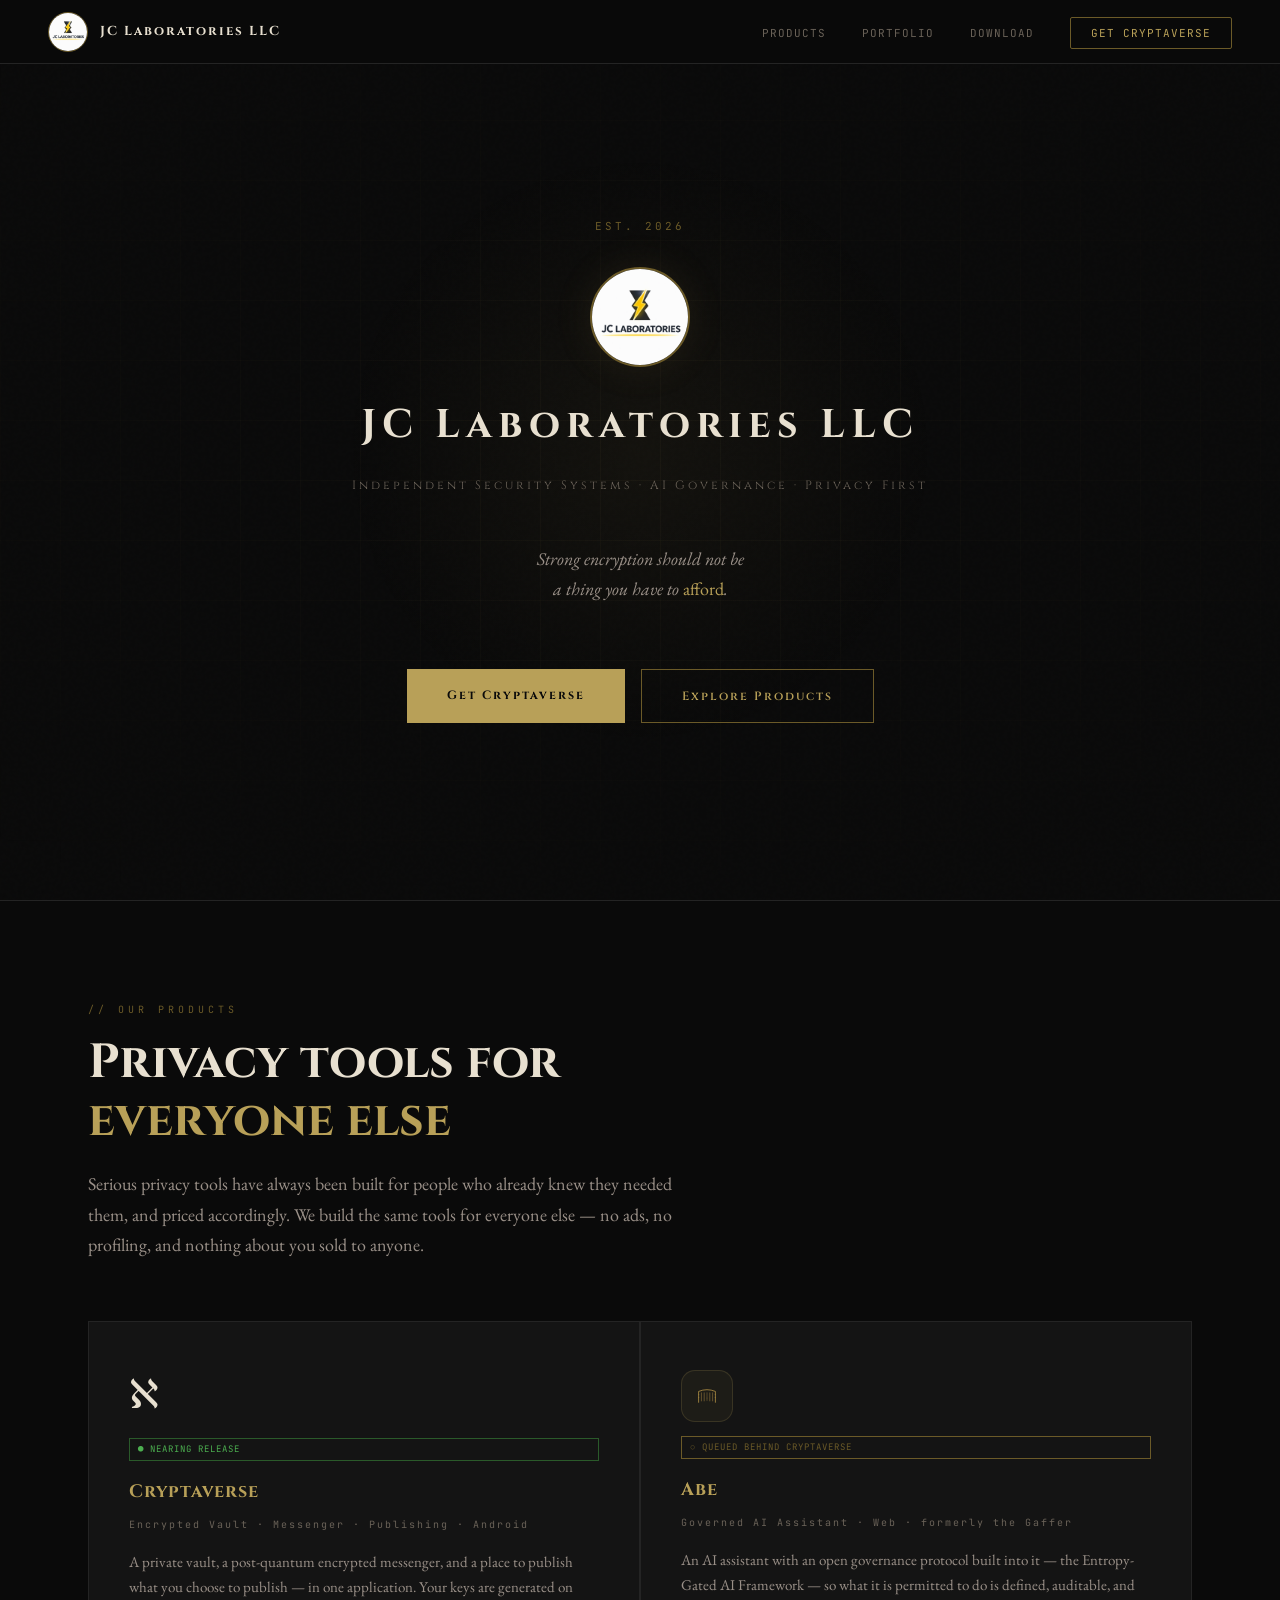
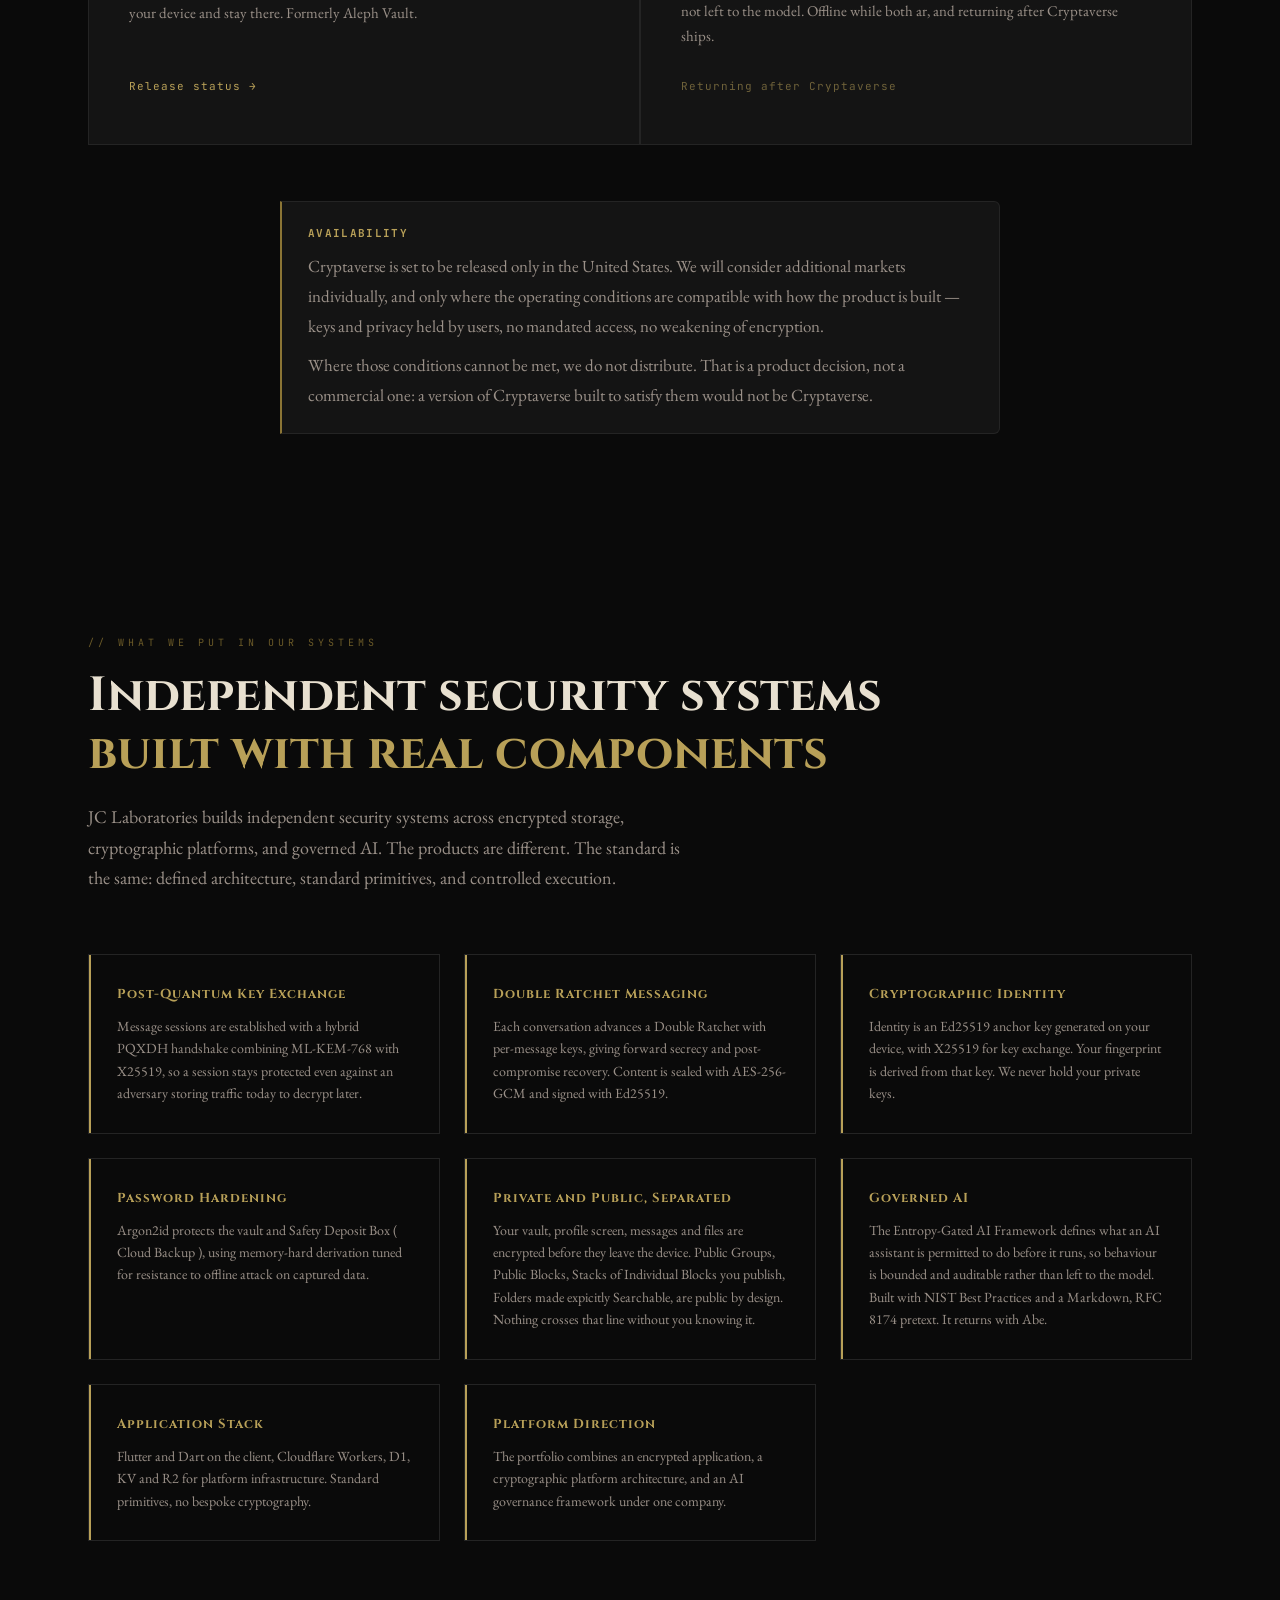
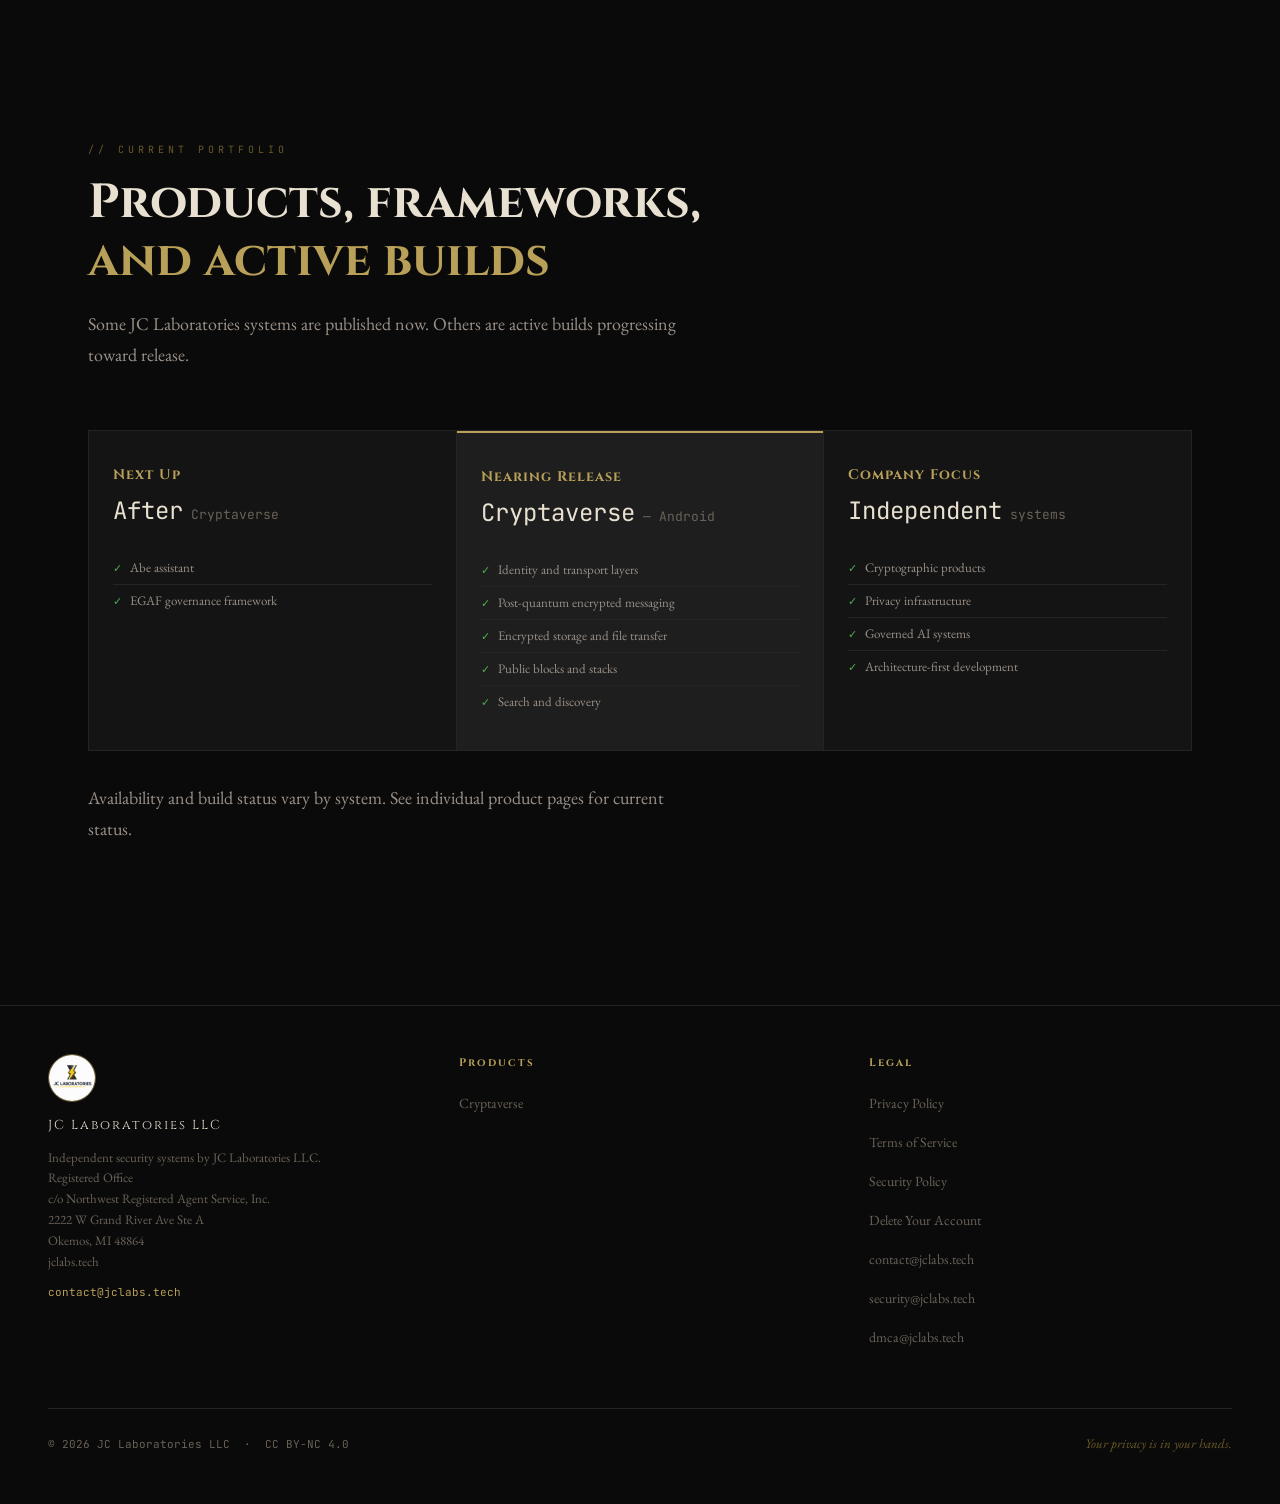
==== index.html @ 8690a37b "Update index.html" ====
<!DOCTYPE html>
<html lang="en">
<head>
  <meta charset="UTF-8">
  <meta name="viewport" content="width=device-width, initial-scale=1.0">
  <title>JC Laboratories LLC — Cryptaverse and Independent Security Systems</title>
  <meta name="description" content="JC Laboratories LLC builds Cryptaverse, a post-quantum encrypted vault, messenger and publishing app for Android, plus the Entropy-Gated AI Framework.">

  <link href="https://fonts.googleapis.com/css2?family=Cinzel:wght@400;600;700;900&family=EB+Garamond:ital,wght@0,400;0,500;0,600;1,400&family=JetBrains+Mono:wght@300;400;500&display=swap" rel="stylesheet">
  <link rel="stylesheet" href="css/main.css">
  <link rel="stylesheet" href="css/index.css">

</head>
<body>

  <nav>
    <a href="/" class="nav-logo">
      <img src="assets/logo.png" class="nav-logo-img" alt="JC Labs R&D">
      <span class="nav-name">JC Laboratories LLC</span>
    </a>

    <ul class="nav-links">
      <li><a href="#products">Products</a></li>
      <li><a href="#portfolio">Portfolio</a></li>
      <li><a href="download.html">Download</a></li>
      <li><a href="download.html" class="nav-cta">Get Cryptaverse</a></li>
    </ul>

    <div class="nav-hamburger" aria-label="Menu">
      <span></span><span></span><span></span>
    </div>
  </nav>

  <div class="hero">
    <div class="hero-grid"></div>
    <div class="hero-glow"></div>
    <div class="hero-tag">Est. 2026</div>
    <img src="assets/logo.png" class="hero-logo" alt="JC Laboratories">
    <h1 class="hero-title">JC Laboratories LLC</h1>
    <div class="hero-sub">Independent Security Systems · AI Governance · Privacy First</div>
    <p class="hero-motto">
      Strong encryption should not be<br>
      a thing you have to <em>afford</em>.
    </p>

    <div class="hero-actions">
      <a href="download.html" class="btn-primary">Get Cryptaverse</a>
      <a href="#products" class="btn-secondary">Explore Products</a>
    </div>
  </div>

  <div class="section-wrapper">
    <section id="products">
      <div class="section-label">// our products</div>
      <h2 class="section-title">Privacy tools for<br><span>everyone else</span></h2>
      <p class="section-body">
        Serious privacy tools have always been built for people who already knew they needed them, and
        priced accordingly. We build the same tools for everyone else &mdash; no ads, no profiling,
        and nothing about you sold to anyone.
      </p>

      <div class="products-grid">
        <div class="product-card">
          <span class="product-icon">&#8501;</span>
          <span class="product-badge badge-live">&#9679; NEARING RELEASE</span>
          <div class="product-name">Cryptaverse</div>
          <span class="product-tag">Encrypted Vault &middot; Messenger &middot; Publishing &middot; Android</span>
          <p class="product-desc">
            A private vault, a post-quantum encrypted messenger, and a place to publish what you choose to publish &mdash;
            in one application. Your keys are generated on your device and stay there. Formerly Aleph Vault.
          </p>
          <a href="download.html" class="product-link">Release status &rarr;</a>
        </div>

        <div class="product-card">
          <span class="product-mark"><img src="assets/egaf-logo.svg" alt="EGAF"></span>
          <span class="product-badge badge-soon">&#9675; QUEUED BEHIND CRYPTAVERSE</span>
          <div class="product-name">Abe</div>
          <span class="product-tag">Governed AI Assistant &middot; Web &middot; formerly the Gaffer</span>
          <p class="product-desc">
            An AI assistant with an open governance protocol built into it &mdash; the Entropy-Gated
            AI Framework &mdash; so what it is permitted to do is defined, auditable, and not left to
            the model. Offline while both ar, and returning
            after Cryptaverse ships.
          </p>
          <span class="product-link" style="opacity:0.55;cursor:default;">Returning after Cryptaverse</span>
        </div>
      </div>

      <div class="availability">
        <h4>Availability</h4>
        <p>
          Cryptaverse is set to be released only in the United States. We will consider additional
          markets individually, and only where the operating conditions are compatible
          with how the product is built &mdash; keys and privacy held by users, no mandated access,
          no weakening of encryption.
        </p>
        <p>
          Where those conditions cannot be met, we do not distribute. That is a product
          decision, not a commercial one: a version of Cryptaverse built to satisfy them
          would not be Cryptaverse.
        </p>
      </div>
    </section>

    <section id="security">
      <div class="section-label">// what we put in our systems</div>
      <h2 class="section-title">Independent security systems<br><span>built with real components</span></h2>
      <p class="section-body">
        JC Laboratories builds independent security systems across encrypted storage, cryptographic platforms,
        and governed AI. The products are different. The standard is the same: defined architecture,
        standard primitives, and controlled execution.
      </p>

      <div class="security-grid">
        <div class="security-item">
          <h4>Post-Quantum Key Exchange</h4>
          <p>Message sessions are established with a hybrid PQXDH handshake combining ML-KEM-768 with X25519, so a session stays protected even against an adversary storing traffic today to decrypt later.</p>
        </div>

        <div class="security-item">
          <h4>Double Ratchet Messaging</h4>
          <p>Each conversation advances a Double Ratchet with per-message keys, giving forward secrecy and post-compromise recovery. Content is sealed with AES-256-GCM and signed with Ed25519.</p>
        </div>

        <div class="security-item">
          <h4>Cryptographic Identity</h4>
          <p>Identity is an Ed25519 anchor key generated on your device, with X25519 for key exchange. Your fingerprint is derived from that key. We never hold your private keys.</p>
        </div>

        <div class="security-item">
          <h4>Password Hardening</h4>
          <p>Argon2id protects the vault and Safety Deposit Box ( Cloud Backup ), using memory-hard derivation tuned for resistance to offline attack on captured data.</p>
        </div>

        <div class="security-item">
          <h4>Private and Public, Separated</h4>
          <p>Your vault, profile screen, messages and files are encrypted before they leave the device. Public Groups, Public Blocks, Stacks of Individual Blocks you publish, Folders made expicitly Searchable, are public by design. Nothing crosses that line without you knowing it.</p>
        </div>

        <div class="security-item">
          <h4>Governed AI</h4>
          <p>The Entropy-Gated AI Framework defines what an AI assistant is permitted to do before it runs, so behaviour is bounded and auditable rather than left to the model. Built with NIST Best Practices and a Markdown, RFC 8174 pretext. It returns with Abe.</p>
        </div>

        <div class="security-item">
          <h4>Application Stack</h4>
          <p>Flutter and Dart on the client, Cloudflare Workers, D1, KV and R2 for platform infrastructure. Standard primitives, no bespoke cryptography.</p>
        </div>

        <div class="security-item">
          <h4>Platform Direction</h4>
          <p>The portfolio combines an encrypted application, a cryptographic platform architecture, and an AI governance framework under one company.</p>
        </div>
      </div>
    </section>

    <section id="portfolio">
      <div class="section-label">// current portfolio</div>
      <h2 class="section-title">Products, frameworks,<br><span>and active builds</span></h2>
      <p class="section-body">
        Some JC Laboratories systems are published now. Others are active builds
        progressing toward release.
      </p>

      <div class="tiers-grid">
        <div class="tier-card">
          <div class="tier-name">Next Up</div>
          <div class="tier-price">After<span> Cryptaverse</span></div>
          <ul class="tier-features">
            <li><span class="feat-yes">&#10003;</span> Abe assistant</li>
            <li><span class="feat-yes">&#10003;</span> EGAF governance framework</li>
          </ul>
        </div>

        <div class="tier-card featured">
          <div class="tier-name">Nearing Release</div>
          <div class="tier-price">Cryptaverse<span> &mdash; Android</span></div>
          <ul class="tier-features">
            <li><span class="feat-yes">&#10003;</span> Identity and transport layers</li>
            <li><span class="feat-yes">&#10003;</span> Post-quantum encrypted messaging</li>
            <li><span class="feat-yes">&#10003;</span> Encrypted storage and file transfer</li>
            <li><span class="feat-yes">&#10003;</span> Public blocks and stacks</li>
            <li><span class="feat-yes">&#10003;</span> Search and discovery</li>
          </ul>
        </div>

        <div class="tier-card">
          <div class="tier-name">Company Focus</div>
          <div class="tier-price">Independent<span> systems</span></div>
          <ul class="tier-features">
            <li><span class="feat-yes">&#10003;</span> Cryptographic products</li>
            <li><span class="feat-yes">&#10003;</span> Privacy infrastructure</li>
            <li><span class="feat-yes">&#10003;</span> Governed AI systems</li>
            <li><span class="feat-yes">&#10003;</span> Architecture-first development</li>
          </ul>
        </div>
      </div>

      <p class="section-body" style="margin-top:32px;">
        Availability and build status vary by system. See individual product pages for current status.
      </p>
    </section>
  </div>

<footer>
  <div class="footer-brand">
    <img src="assets/logo.png" class="logo-img" alt="JC Laboratories LLC">
    <span class="name">JC Laboratories LLC</span>
    <p>
      Independent security systems by JC Laboratories LLC.<br>
      Registered Office<br>
      c/o Northwest Registered Agent Service, Inc.<br>
      2222 W Grand River Ave Ste A<br>
      Okemos, MI 48864<br>
      jclabs.tech
    </p>
    <p style="margin-top:12px;font-family:'JetBrains Mono',monospace;font-size:11px;color:var(--text-muted);">
      <a href="mailto:contact@jclabs.tech">contact@jclabs.tech</a>
    </p>
  </div>

  <div class="footer-links">
    <h4>Products</h4>
    <ul>
      <li><a href="download.html">Cryptaverse</a></li>
    </ul>
  </div>

  <div class="footer-links">
    <h4>Legal</h4>
    <ul>
      <li><a href="privacy.html">Privacy Policy</a></li>
      <li><a href="terms.html">Terms of Service</a></li>
      <li><a href="security.html">Security Policy</a></li>
      <li><a href="delete-account.html">Delete Your Account</a></li>
      <li><a href="mailto:contact@jclabs.tech">contact@jclabs.tech</a></li>
      <li><a href="mailto:security@jclabs.tech">security@jclabs.tech</a></li>
      <li><a href="mailto:dmca@jclabs.tech">dmca@jclabs.tech</a></li>
    </ul>
  </div>

  <div class="footer-bottom">
    <span>&copy; 2026 JC Laboratories LLC &nbsp;&middot;&nbsp; CC BY-NC 4.0</span>
    <span style="font-style:italic;font-family:'EB Garamond',serif;font-size:13px;color:var(--gold-muted);">
      Your privacy is in your hands.
    </span>
  </div>
</footer>

<script src="js/nav.js"></script>
</body>
</html>
---- css/main.css ----
/* ============================================================
   main.css — JC Laboratories
   Shared styles across all pages
   ============================================================ */

/* ── Variables ─────────────────────────────────────────────── */
:root {
  --gold:          #B8A058;
  --gold-light:    #D4BC76;
  --gold-dark:     #8B7535;
  --gold-muted:    #6B5A28;
  --bg:            #0A0A0A;
  --surface:       #141414;
  --surface-high:  #1E1E1E;
  --border:        #242424;
  --text:          #E8E0D0;
  --text-muted:    #6A6258;
  --text-secondary:#9A9088;
  --red:           #7A1515;
  --red-light:     #C0392B;
  --green:         #4CAF50;
  --green-dark:    #2A5A2A;
}

/* ── Reset ─────────────────────────────────────────────────── */
*, *::before, *::after {
  margin: 0;
  padding: 0;
  box-sizing: border-box;
}

html { scroll-behavior: smooth; }

body {
  background: var(--bg);
  color: var(--text);
  font-family: 'EB Garamond', Georgia, serif;
  font-size: 17px;
  line-height: 1.7;
  overflow-x: hidden;
}

/* ── Noise overlay ─────────────────────────────────────────── */
body::before {
  content: '';
  position: fixed;
  inset: 0;
  background-image: url("data:image/svg+xml,%3Csvg viewBox='0 0 256 256' xmlns='http://www.w3.org/2000/svg'%3E%3Cfilter id='noise'%3E%3CfeTurbulence type='fractalNoise' baseFrequency='0.9' numOctaves='4' stitchTiles='stitch'/%3E%3C/filter%3E%3Crect width='100%25' height='100%25' filter='url(%23noise)' opacity='0.03'/%3E%3C/svg%3E");
  pointer-events: none;
  z-index: 0;
  opacity: 0.4;
}

/* ── Navigation ────────────────────────────────────────────── */
nav {
  position: fixed;
  top: 0; left: 0; right: 0;
  z-index: 100;
  display: flex;
  align-items: center;
  justify-content: space-between;
  padding: 0 48px;
  height: 64px;
  background: rgba(10,10,10,0.92);
  backdrop-filter: blur(12px);
  border-bottom: 1px solid var(--border);
}

.nav-logo {
  display: flex;
  align-items: center;
  gap: 12px;
  text-decoration: none;
}

.nav-logo-img {
  width: 40px;
  height: 40px;
  border-radius: 50%;
  object-fit: cover;
  border: 1px solid var(--gold-muted);
  flex-shrink: 0;
}

.nav-name {
  font-family: 'Cinzel', serif;
  font-size: 13px;
  font-weight: 700;
  color: var(--text);
  letter-spacing: 2px;
}

.nav-links {
  display: flex;
  align-items: center;
  gap: 36px;
  list-style: none;
}

.nav-links a {
  font-family: 'JetBrains Mono', monospace;
  font-size: 11px;
  color: var(--text-muted);
  text-decoration: none;
  letter-spacing: 1px;
  text-transform: uppercase;
  transition: color 0.2s;
}

.nav-links a:hover { color: var(--gold); }

.nav-cta {
  color: var(--gold) !important;
  border: 1px solid var(--gold-muted);
  padding: 8px 20px;
  border-radius: 2px;
  transition: all 0.2s !important;
}

.nav-cta:hover {
  background: var(--gold-muted) !important;
  color: var(--bg) !important;
}

.nav-back {
  font-family: 'JetBrains Mono', monospace;
  font-size: 11px;
  color: var(--text-muted);
  text-decoration: none;
  letter-spacing: 1px;
  transition: color 0.2s;
}

.nav-back:hover { color: var(--gold); }

/* ── Mobile nav toggle ─────────────────────────────────────── */
.nav-hamburger {
  display: none;
  flex-direction: column;
  gap: 5px;
  cursor: pointer;
  padding: 8px;
}

.nav-hamburger span {
  display: block;
  width: 22px;
  height: 2px;
  background: var(--gold);
  border-radius: 1px;
  transition: all 0.3s;
}

/* ── Buttons ───────────────────────────────────────────────── */
.btn-primary {
  font-family: 'Cinzel', serif;
  font-size: 12px;
  font-weight: 700;
  letter-spacing: 2px;
  color: var(--bg);
  background: var(--gold);
  border: none;
  padding: 16px 40px;
  cursor: pointer;
  text-decoration: none;
  transition: all 0.2s;
  display: inline-block;
}

.btn-primary:hover {
  background: var(--gold-light);
  transform: translateY(-1px);
}

.btn-secondary {
  font-family: 'Cinzel', serif;
  font-size: 12px;
  font-weight: 600;
  letter-spacing: 2px;
  color: var(--gold);
  background: transparent;
  border: 1px solid var(--gold-muted);
  padding: 16px 40px;
  cursor: pointer;
  text-decoration: none;
  transition: all 0.2s;
  display: inline-block;
}

.btn-secondary:hover {
  border-color: var(--gold);
  background: rgba(184,160,88,0.06);
}

/* ── Info/Warning boxes ────────────────────────────────────── */
.highlight {
  background: var(--surface);
  border-left: 3px solid var(--gold);
  padding: 16px 20px;
  margin: 24px 0;
  border-radius: 0 6px 6px 0;
  font-style: italic;
  color: var(--text-muted);
}

.warning-box,
.warning {
  background: var(--surface);
  border-left: 3px solid var(--red);
  padding: 16px 20px;
  margin: 24px 0;
  border-radius: 0 6px 6px 0;
  color: var(--text-muted);
}

/* ── Tier table (shared) ───────────────────────────────────── */
.tier-table {
  width: 100%;
  border-collapse: collapse;
  margin: 20px 0;
  font-size: 14px;
}

.tier-table th {
  background: var(--surface);
  color: var(--gold);
  font-family: 'Cinzel', serif;
  font-size: 11px;
  letter-spacing: 1px;
  padding: 10px 12px;
  text-align: left;
  border-bottom: 1px solid var(--border);
}

.tier-table td {
  padding: 10px 12px;
  border-bottom: 1px solid var(--border);
  color: var(--text);
  vertical-align: top;
}

.tier-table tr:last-child td { border-bottom: none; }

/* ── Footer ────────────────────────────────────────────────── */
footer {
  padding: 48px;
  display: grid;
  grid-template-columns: 1fr 1fr 1fr;
  gap: 48px;
  border-top: 1px solid var(--border);
}

.footer-brand .logo-img {
  width: 48px;
  height: 48px;
  border-radius: 50%;
  object-fit: cover;
  border: 1px solid var(--gold-muted);
  display: block;
  margin-bottom: 12px;
}

.footer-brand .name {
  font-family: 'Cinzel', serif;
  font-size: 13px;
  color: var(--text);
  letter-spacing: 2px;
  display: block;
  margin-bottom: 12px;
}

.footer-brand p {
  font-size: 13px;
  color: var(--text-muted);
  line-height: 1.6;
}

.footer-links h4 {
  font-family: 'Cinzel', serif;
  font-size: 11px;
  color: var(--gold);
  letter-spacing: 2px;
  margin-bottom: 16px;
}

.footer-links ul { list-style: none; }

.footer-links li { margin-bottom: 10px; }

.footer-links a {
  font-size: 14px;
  color: var(--text-muted);
  text-decoration: none;
  transition: color 0.2s;
}

.footer-links a:hover { color: var(--gold); }

.footer-bottom {
  grid-column: 1 / -1;
  border-top: 1px solid var(--border);
  padding-top: 24px;
  display: flex;
  justify-content: space-between;
  align-items: center;
  font-family: 'JetBrains Mono', monospace;
  font-size: 11px;
  color: var(--text-muted);
}

/* Doc pages footer (privacy/terms) */
footer.doc-footer {
  display: block;
  text-align: center;
  padding: 32px;
  font-size: 13px;
  grid-template-columns: unset;
}

footer.doc-footer a {
  color: var(--gold);
  text-decoration: none;
}

/* ── Animations ────────────────────────────────────────────── */
@keyframes fadeUp {
  from { opacity: 0; transform: translateY(20px); }
  to   { opacity: 1; transform: translateY(0); }
}

/* ── Links ─────────────────────────────────────────────────── */
a { color: var(--gold); text-decoration: none; }
a:hover { text-decoration: underline; }

/* ── Responsive ────────────────────────────────────────────── */
@media (max-width: 768px) {
  nav { padding: 0 24px; }

  .nav-links { display: none; }
  .nav-links.open { display: flex; flex-direction: column; position: fixed; top: 64px; left: 0; right: 0; background: var(--bg); border-bottom: 1px solid var(--border); padding: 24px; gap: 20px; z-index: 99; }
  .nav-hamburger { display: flex; }

  footer {
    grid-template-columns: 1fr;
    gap: 32px;
    padding: 32px 24px;
  }

  .footer-bottom {
    flex-direction: column;
    gap: 12px;
    text-align: center;
  }
}
---- css/index.css ----
/* ============================================================
   index.css — Homepage 
   ============================================================ */


/* ── Hero ─────────────────────────────────────────────────── */
.hero {
  position: relative;
  min-height: 100vh;
  display: flex;
  flex-direction: column;
  align-items: center;
  justify-content: center;
  text-align: center;
  padding: 120px 24px 80px;
  overflow: hidden;
}

.hero-grid {
  position: absolute;
  inset: 0;
  background-image:
    linear-gradient(rgba(184,160,88,0.04) 1px, transparent 1px),
    linear-gradient(90deg, rgba(184,160,88,0.04) 1px, transparent 1px);
  background-size: 60px 60px;
  mask-image: radial-gradient(ellipse 80% 60% at 50% 50%, black, transparent);
}

.hero-glow {
  position: absolute;
  width: 600px;
  height: 600px;
  border-radius: 50%;
  background: radial-gradient(circle, rgba(184,160,88,0.06) 0%, transparent 70%);
  top: 50%;
  left: 50%;
  transform: translate(-50%, -50%);
  pointer-events: none;
}

.hero-tag {
  font-family: 'JetBrains Mono', monospace;
  font-size: 11px;
  color: var(--gold-muted);
  letter-spacing: 3px;
  text-transform: uppercase;
  margin-bottom: 32px;
  opacity: 0;
  animation: fadeUp 0.8s 0.2s forwards;
}

.hero-logo {
  width: 100px;
  height: 100px;
  border-radius: 50%;
  object-fit: cover;
  border: 2px solid var(--gold-muted);
  margin-bottom: 24px;
  opacity: 0;
  animation: fadeUp 0.8s 0.3s forwards;
  box-shadow: 0 0 40px rgba(184,160,88,0.1);
}

.hero-title {
  font-family: 'Cinzel', serif;
  font-size: clamp(22px, 4vw, 40px);
  font-weight: 700;
  color: var(--text);
  letter-spacing: 6px;
  margin-bottom: 16px;
  opacity: 0;
  animation: fadeUp 0.8s 0.5s forwards;
}

.hero-sub {
  font-family: 'Cinzel', serif;
  font-size: 12px;
  color: var(--text-muted);
  letter-spacing: 3px;
  margin-bottom: 48px;
  opacity: 0;
  animation: fadeUp 0.8s 0.6s forwards;
}

.hero-motto {
  font-style: italic;
  color: var(--text-secondary);
  font-size: 18px;
  margin-bottom: 64px;
  opacity: 0;
  animation: fadeUp 0.8s 0.7s forwards;
}

.hero-motto em {
  color: var(--gold);
  font-style: normal;
}

.hero-actions {
  display: flex;
  gap: 16px;
  flex-wrap: wrap;
  justify-content: center;
  opacity: 0;
  animation: fadeUp 0.8s 0.9s forwards;
}


/* ── Section layout ───────────────────────────────────────── */
.section-wrapper {
  border-top: 1px solid var(--border);
}

.section-wrapper.surface {
  background: var(--surface);
}

section {
  position: relative;
  padding: 100px 48px;
  max-width: 1200px;
  margin: 0 auto;
}

.section-label {
  font-family: 'JetBrains Mono', monospace;
  font-size: 10px;
  color: var(--gold-muted);
  letter-spacing: 4px;
  text-transform: uppercase;
  margin-bottom: 16px;
}

.section-title {
  font-family: 'Cinzel', serif;
  font-size: clamp(28px, 4vw, 48px);
  font-weight: 700;
  color: var(--text);
  margin-bottom: 20px;
  line-height: 1.2;
}

.section-title span { color: var(--gold); }

.section-body {
  color: var(--text-secondary);
  font-size: 18px;
  max-width: 600px;
  margin-bottom: 60px;
}


/* ── Products grid ───────────────────────────────────────── */
.products-grid {
  display: grid;
  grid-template-columns: repeat(auto-fit, minmax(320px, 1fr));
  gap: 2px;
  background: var(--border);
  border: 1px solid var(--border);
}

.product-card {
  background: var(--surface);
  padding: 48px 40px;
  position: relative;
  overflow: hidden;
  transition: background 0.3s;
  display: flex;
  flex-direction: column;
}

.product-card::before {
  content: '';
  position: absolute;
  top: 0; left: 0; right: 0;
  height: 2px;
  background: var(--gold);
  transform: scaleX(0);
  transition: transform 0.3s;
  transform-origin: left;
}

.product-card:hover {
  background: var(--surface-high);
}

.product-card:hover::before {
  transform: scaleX(1);
}

.product-icon {
  font-size: 40px;
  margin-bottom: 20px;
  display: block;
  height: 48px;
  line-height: 48px;
}

.product-icon-img {
  width: 48px;
  height: 48px;
  object-fit: contain;
  margin-bottom: 20px;
  display: block;
}

/* 🔥 FIXED: moved from inline HTML */
.product-mark {
  display: inline-flex;
  align-items: center;
  justify-content: center;
  width: 52px;
  height: 52px;
  margin-bottom: 14px;
  border-radius: 14px;
  background: rgba(184,160,88,0.06);
  border: 1px solid rgba(184,160,88,0.18);
}

.product-mark img {
  width: 28px;
  height: 28px;
  display: block;
}

.product-name {
  font-family: 'Cinzel', serif;
  font-size: 18px;
  font-weight: 700;
  color: var(--gold);
  margin-bottom: 8px;
  letter-spacing: 1px;
}

.product-tag {
  font-family: 'JetBrains Mono', monospace;
  font-size: 10px;
  color: var(--text-muted);
  letter-spacing: 2px;
  margin-bottom: 16px;
  display: block;
}

.product-desc {
  color: var(--text-secondary);
  font-size: 15px;
  line-height: 1.7;
  margin-bottom: 28px;
}

.product-link {
  font-family: 'JetBrains Mono', monospace;
  font-size: 11px;
  color: var(--gold);
  text-decoration: none;
  letter-spacing: 1px;
  display: inline-flex;
  align-items: center;
  gap: 8px;
  transition: gap 0.2s;
  margin-top: auto;
}

.product-link:hover {
  gap: 14px;
}

.product-badge {
  display: inline-block;
  font-family: 'JetBrains Mono', monospace;
  font-size: 9px;
  letter-spacing: 1px;
  padding: 3px 8px;
  border: 1px solid var(--gold-muted);
  color: var(--gold-muted);
  margin-bottom: 16px;
}

.badge-live { border-color: var(--green-dark); color: var(--green); }
.badge-soon { border-color: var(--gold-muted); color: var(--gold-muted); }


/* ── Security grid ───────────────────────────────────────── */
.security-grid {
  display: grid;
  grid-template-columns: repeat(auto-fit, minmax(260px, 1fr));
  gap: 24px;
  margin-top: 48px;
}

.security-item {
  padding: 28px;
  border: 1px solid var(--border);
  position: relative;
}

.security-item::before {
  content: '';
  position: absolute;
  left: 0; top: 0; bottom: 0;
  width: 2px;
  background: var(--gold);
}

.security-item h4 {
  font-family: 'Cinzel', serif;
  font-size: 13px;
  color: var(--gold);
  letter-spacing: 1px;
  margin-bottom: 10px;
}

.security-item p {
  font-size: 14px;
  color: var(--text-secondary);
  line-height: 1.6;
}


/* ── Tiers grid ─────────────────────────────────────────── */
.tiers-grid {
  display: grid;
  grid-template-columns: repeat(auto-fit, minmax(200px, 1fr));
  gap: 1px;
  background: var(--border);
  border: 1px solid var(--border);
  margin-top: 48px;
}

.tier-card {
  background: var(--surface);
  padding: 32px 24px;
}

.tier-card.featured {
  background: var(--surface-high);
  border-top: 2px solid var(--gold);
}

.tier-name {
  font-family: 'Cinzel', serif;
  font-size: 14px;
  font-weight: 700;
  color: var(--gold);
  letter-spacing: 1px;
  margin-bottom: 4px;
}

.tier-price {
  font-family: 'JetBrains Mono', monospace;
  font-size: 24px;
  color: var(--text);
  margin-bottom: 20px;
}

.tier-price span {
  font-size: 13px;
  color: var(--text-muted);
}

.tier-features {
  list-style: none;
  font-size: 13px;
  color: var(--text-secondary);
}

.tier-features li {
  padding: 5px 0;
  border-bottom: 1px solid var(--border);
  display: flex;
  align-items: center;
  gap: 8px;
}

.tier-features li:last-child { border-bottom: none; }

.feat-yes { color: var(--green); font-size: 11px; }
.feat-no  { color: var(--text-muted); font-size: 11px; }


/* ── Responsive ─────────────────────────────────────────── */
@media (max-width: 768px) {
  section {
    padding: 80px 24px;
  }

  .hero {
    padding: 100px 20px 60px;
  }

  .products-grid {
    grid-template-columns: 1fr;
  }

  .security-grid {
    grid-template-columns: 1fr;
  }
}


/* ── Product mark + availability panel ──────────────────── */
.product-mark {
  display: inline-flex;
  align-items: center;
  justify-content: center;
  width: 52px;
  height: 52px;
  margin-bottom: 14px;
  border-radius: 14px;
  background: rgba(184, 160, 88, 0.06);
  border: 1px solid rgba(184, 160, 88, 0.18);
}

.product-mark img {
  width: 28px;
  height: 28px;
  display: block;
}

.availability {
  max-width: 720px;
  margin: 56px auto 0;
  padding: 22px 26px;
  background: var(--surface);
  border: 1px solid var(--border);
  border-left: 2px solid var(--gold-dark);
  border-radius: 0 6px 6px 0;
}

.availability h4 {
  font-family: 'JetBrains Mono', monospace;
  font-size: 11px;
  letter-spacing: 0.12em;
  text-transform: uppercase;
  color: var(--gold);
  margin-bottom: 10px;
}

.availability p {
  color: var(--text-secondary);
  line-height: 1.75;
  margin: 0 0 10px;
}

.availability p:last-child { margin-bottom: 0; }
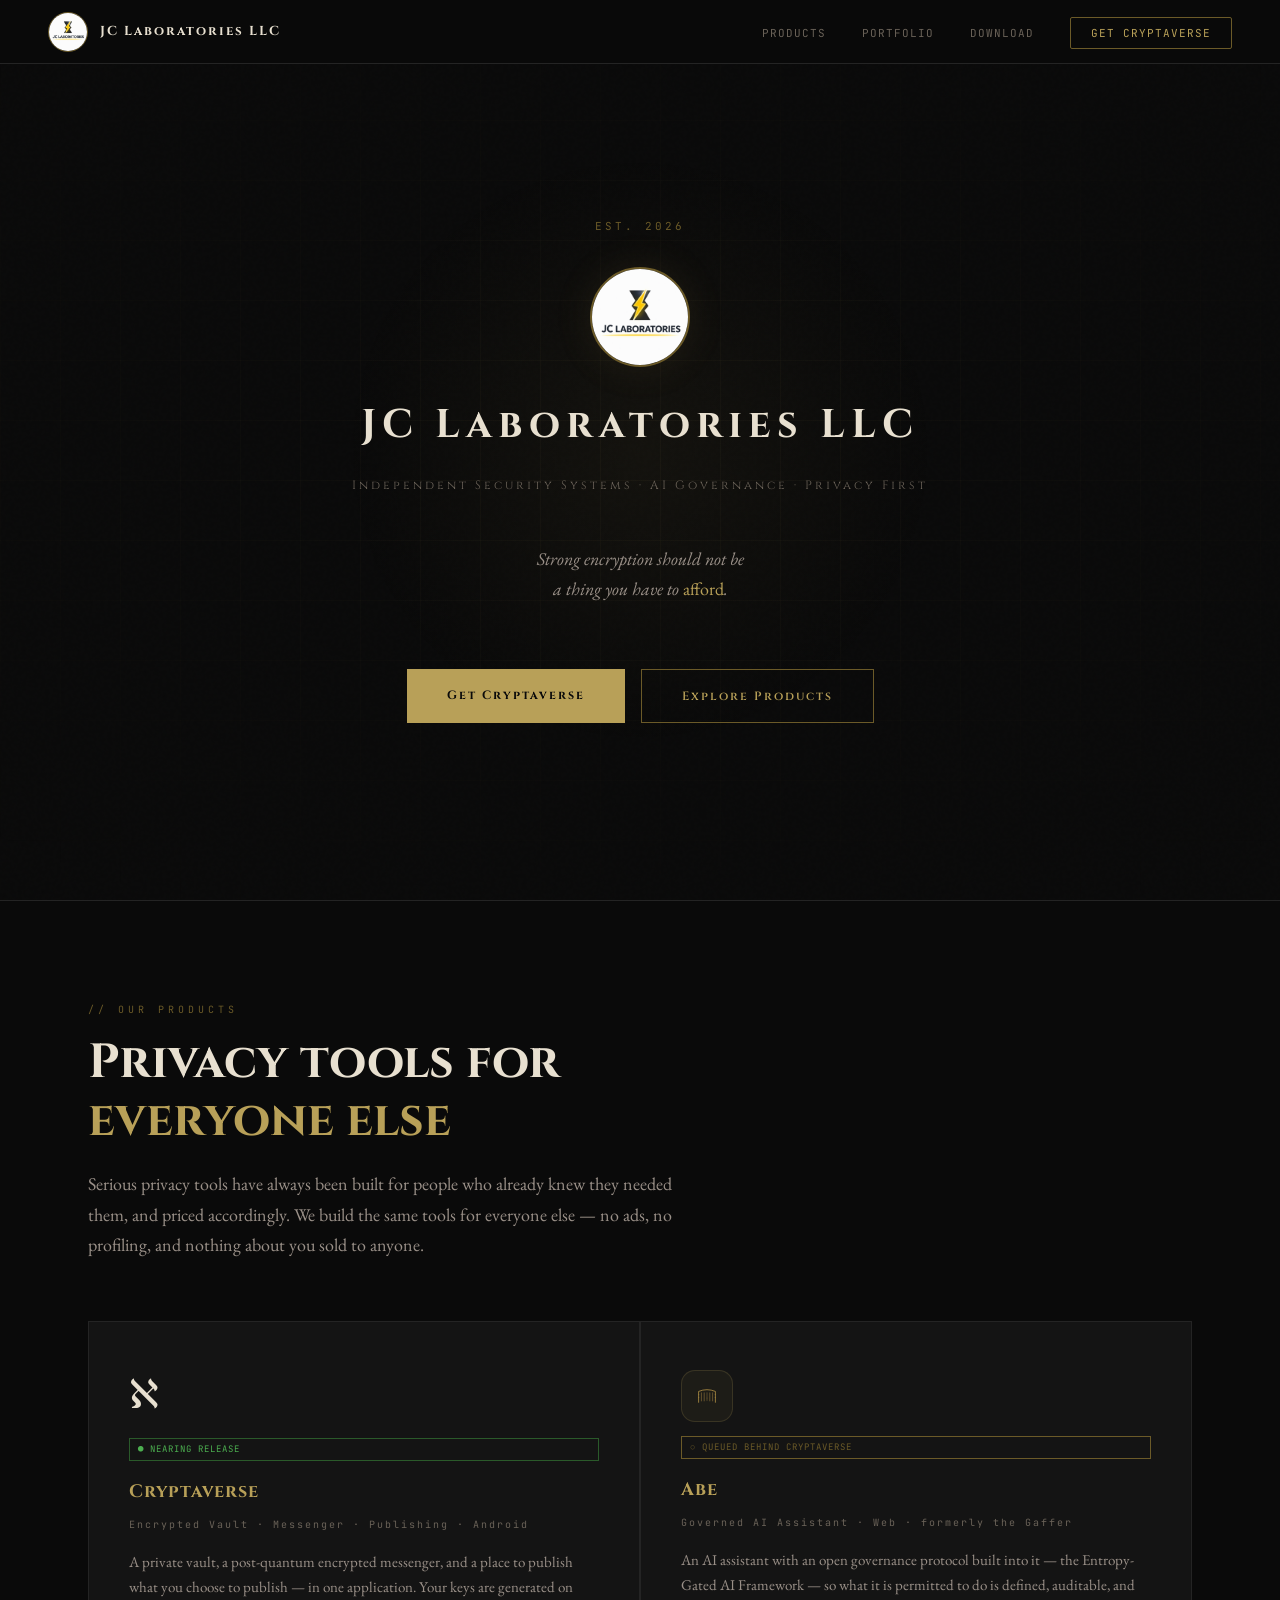
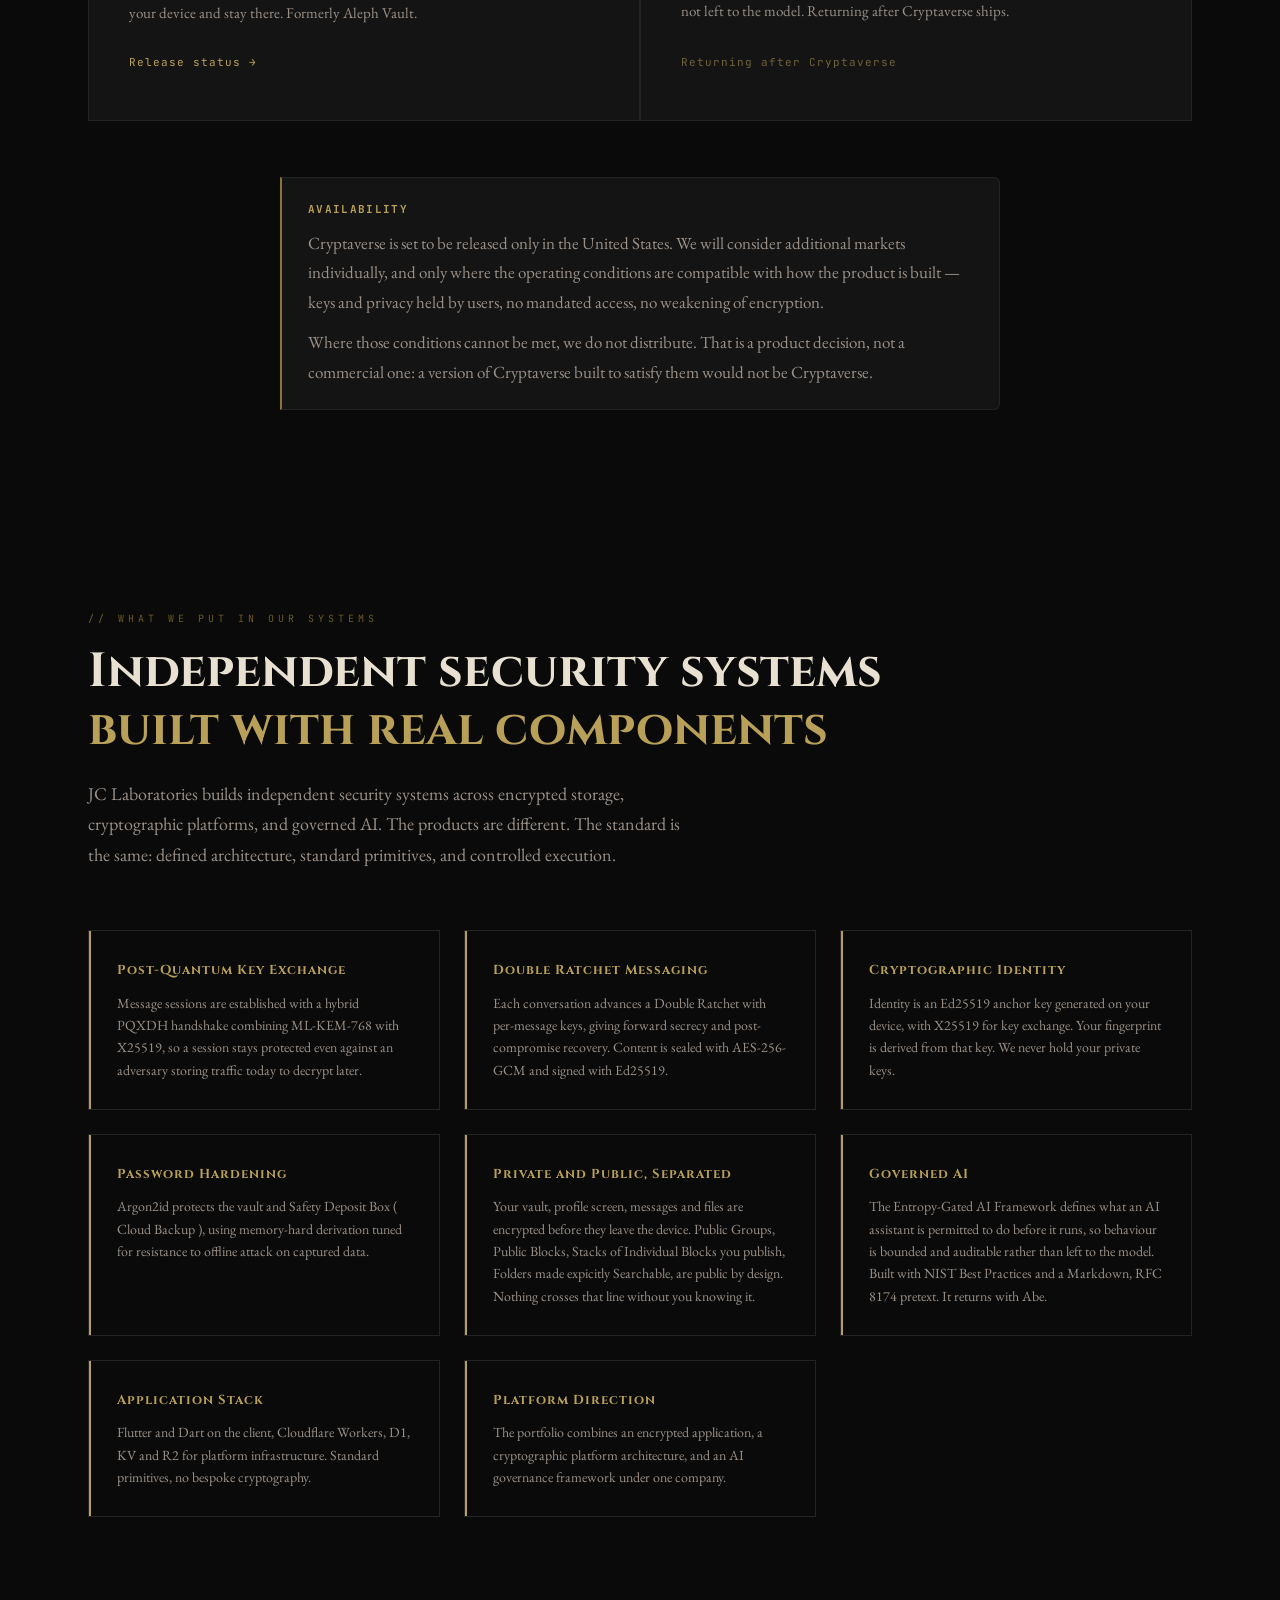
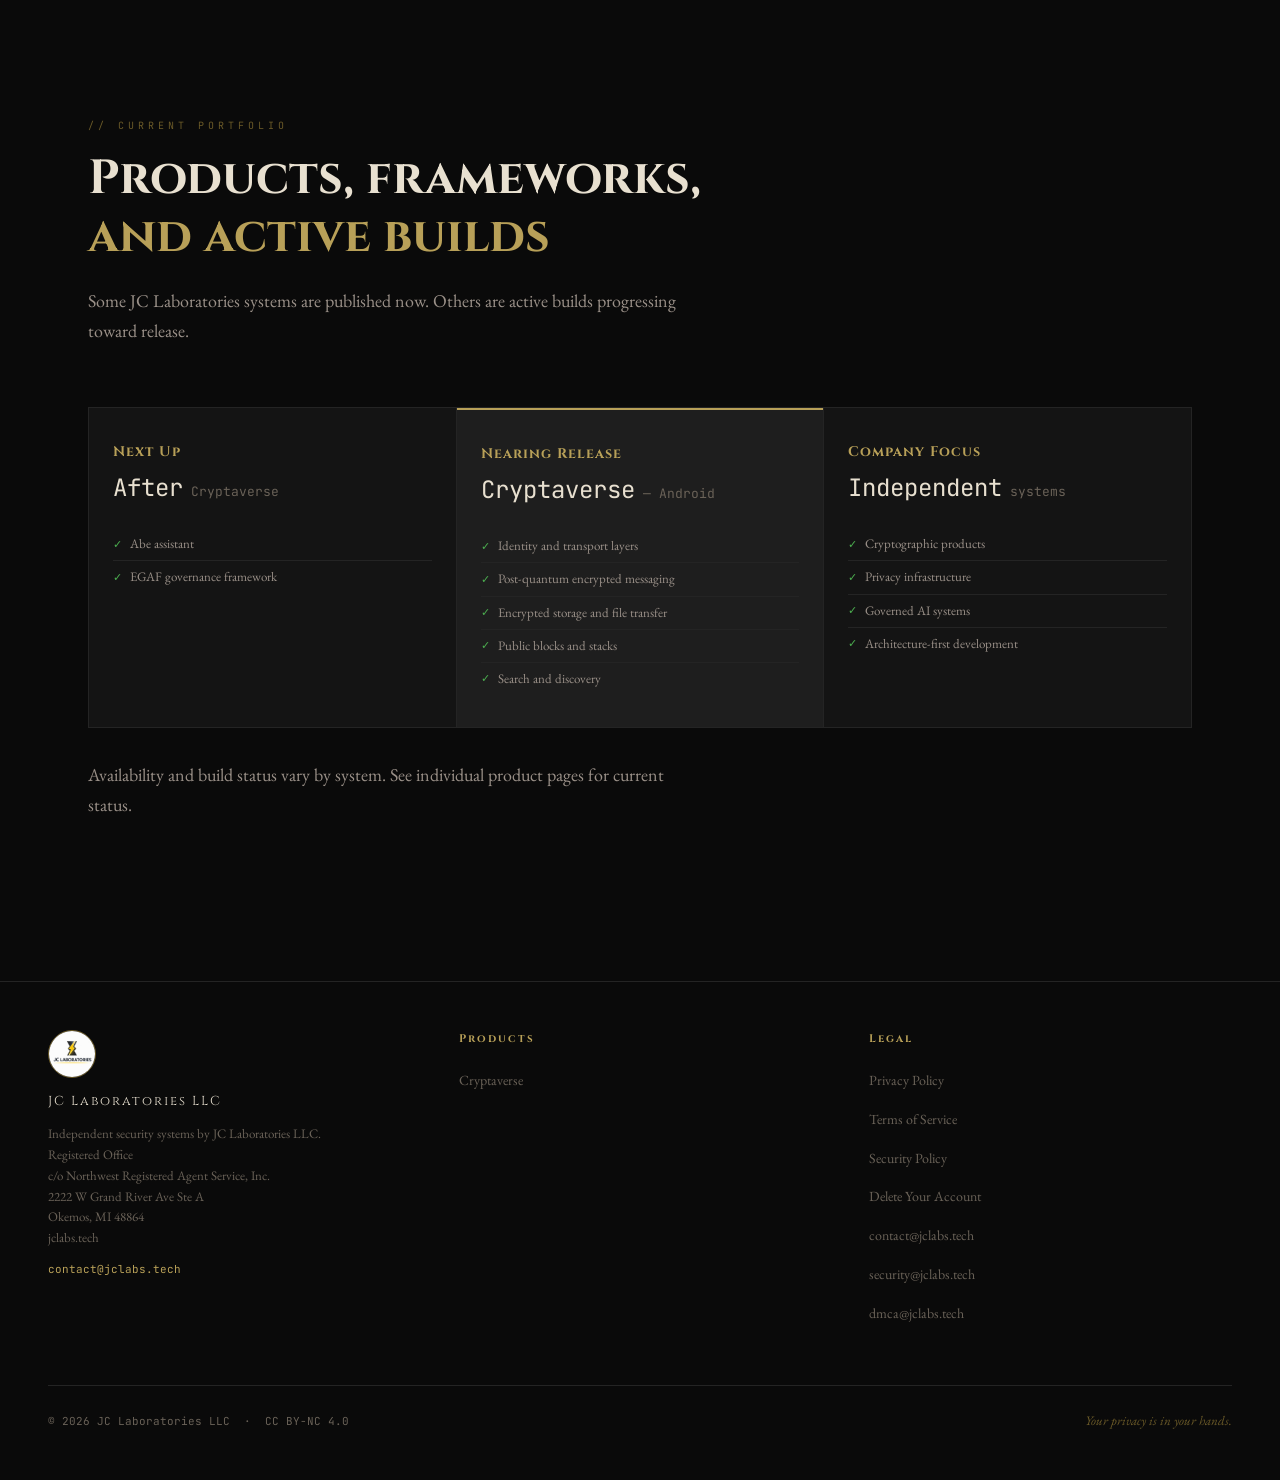
==== commit f2d21e34: "Fix product description text in index.html" ====
--- a/index.html
+++ b/index.html
@@ -80,8 +80,7 @@
           <p class="product-desc">
             An AI assistant with an open governance protocol built into it &mdash; the Entropy-Gated
             AI Framework &mdash; so what it is permitted to do is defined, auditable, and not left to
-            the model. Offline while both ar, and returning
-            after Cryptaverse ships.
+            the model. Returning after Cryptaverse ships.
           </p>
           <span class="product-link" style="opacity:0.55;cursor:default;">Returning after Cryptaverse</span>
         </div>
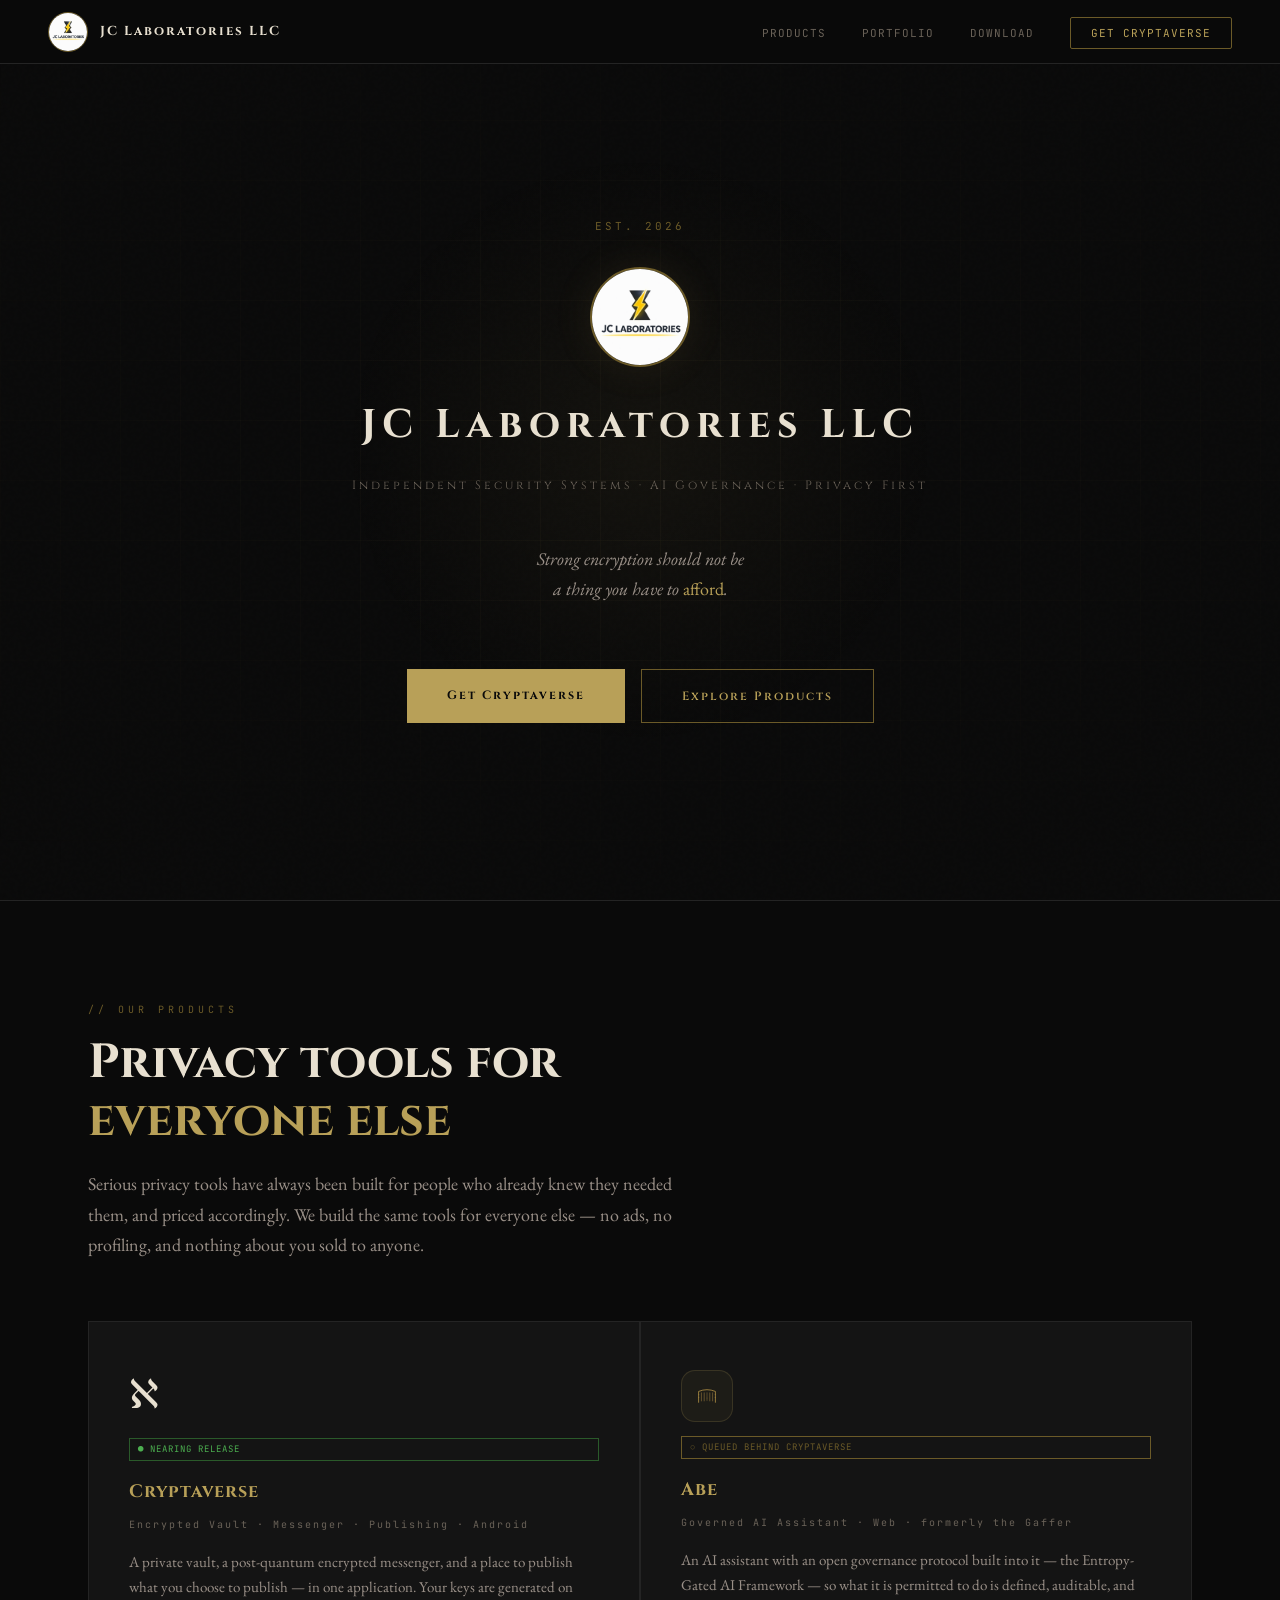
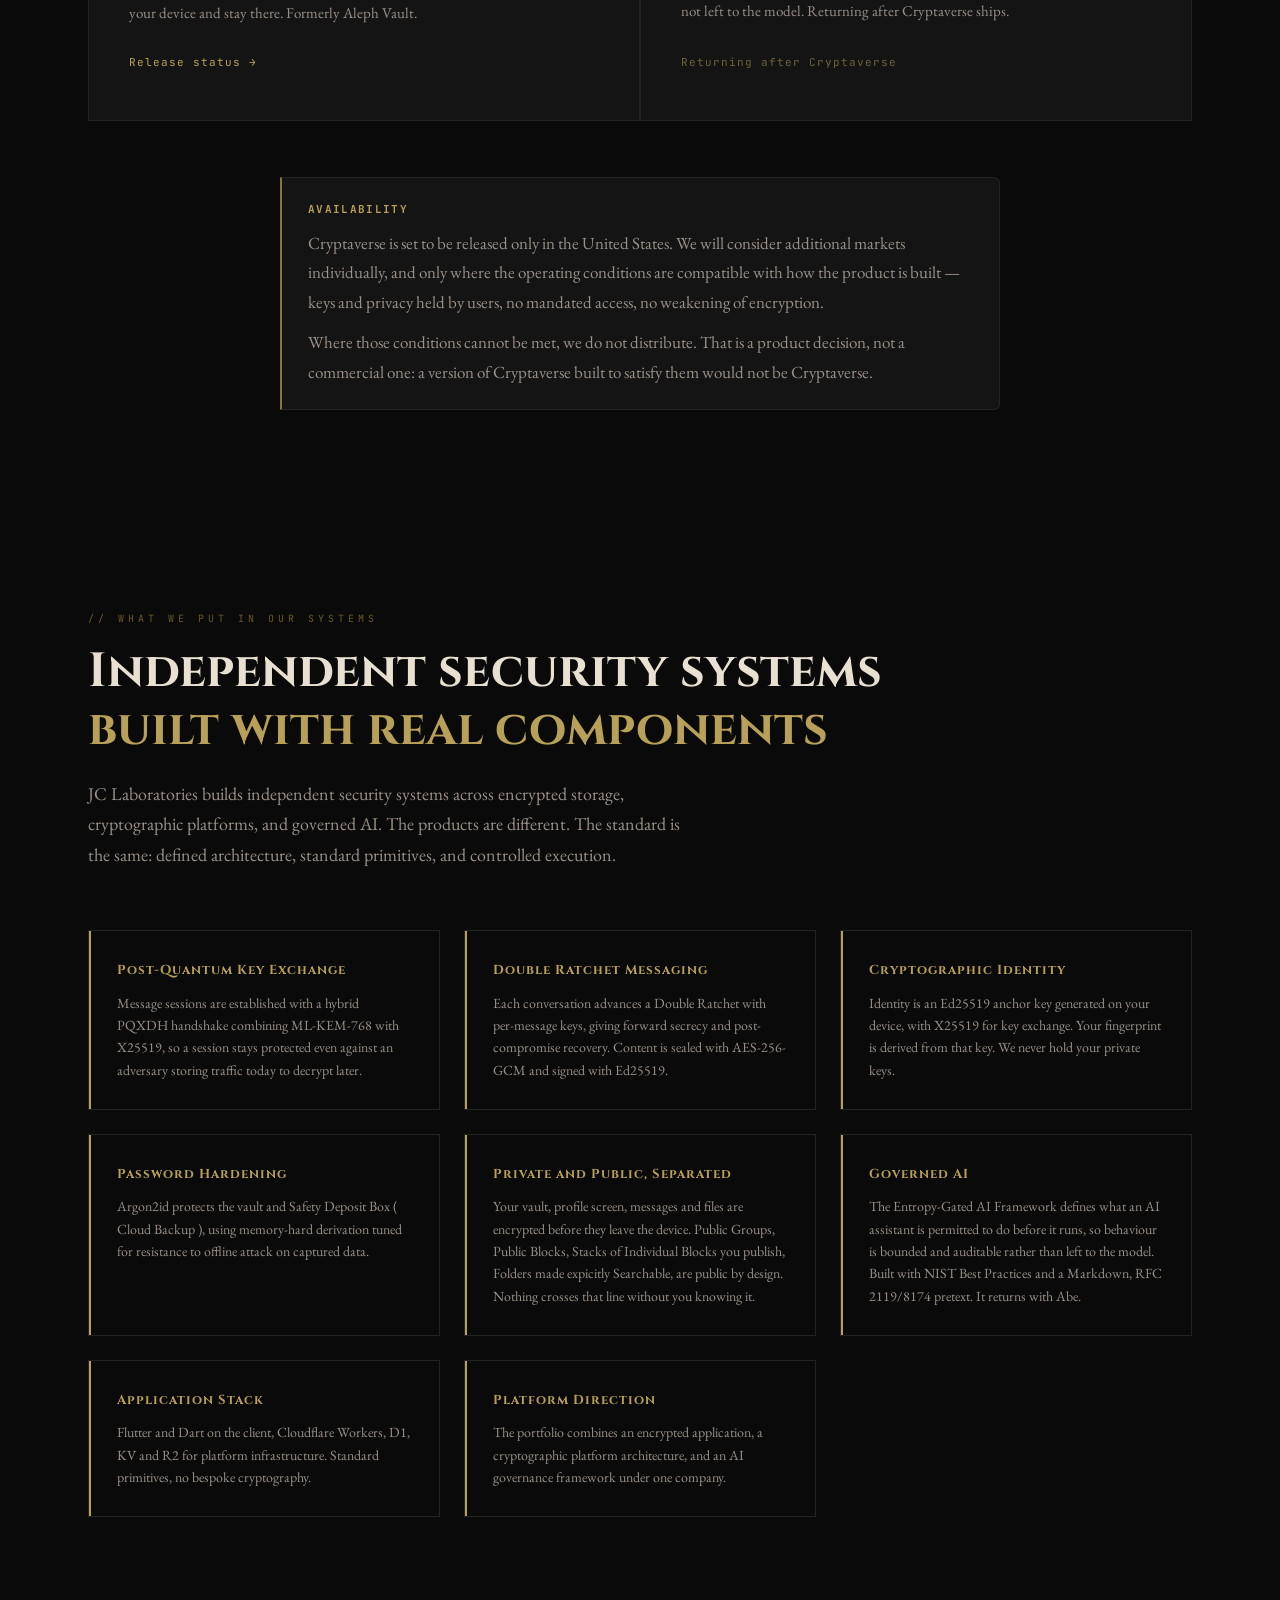
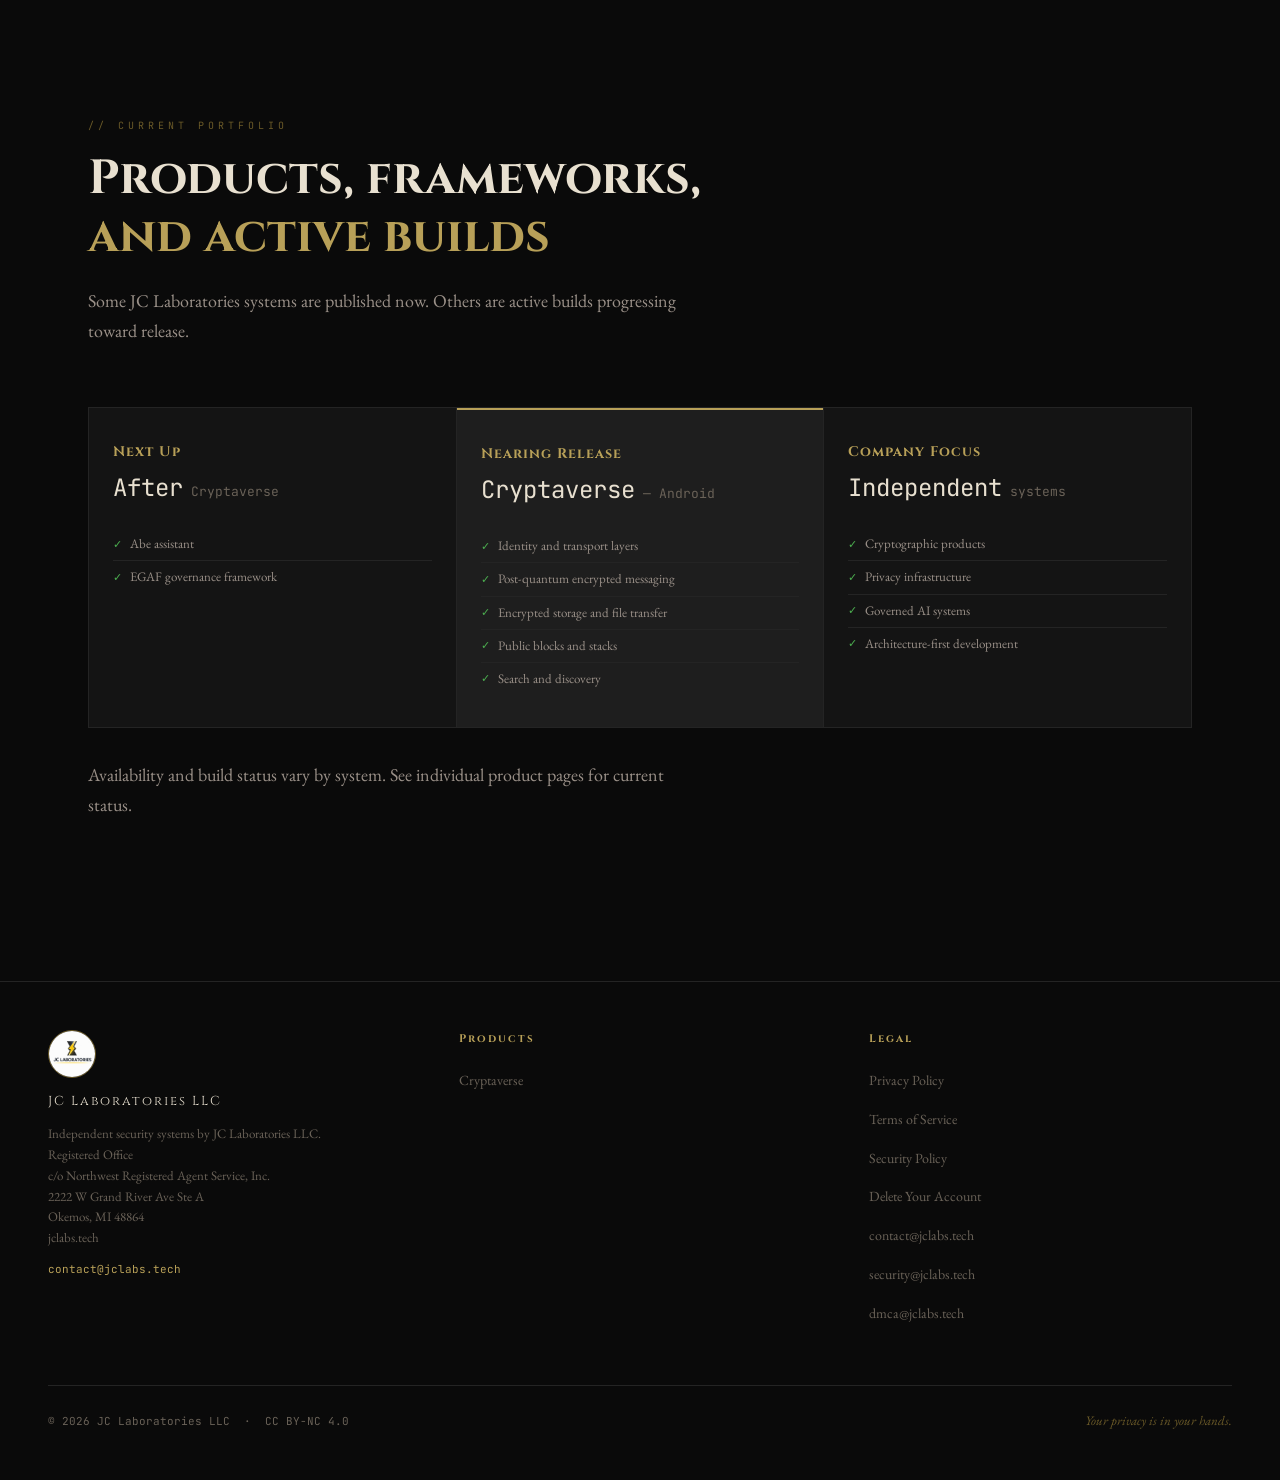
==== commit 7ddf5426: "Update RFC reference in Governed AI description" ====
--- a/index.html
+++ b/index.html
@@ -139,7 +139,7 @@
 
         <div class="security-item">
           <h4>Governed AI</h4>
-          <p>The Entropy-Gated AI Framework defines what an AI assistant is permitted to do before it runs, so behaviour is bounded and auditable rather than left to the model. Built with NIST Best Practices and a Markdown, RFC 8174 pretext. It returns with Abe.</p>
+          <p>The Entropy-Gated AI Framework defines what an AI assistant is permitted to do before it runs, so behaviour is bounded and auditable rather than left to the model. Built with NIST Best Practices and a Markdown, RFC 2119/8174 pretext. It returns with Abe.</p>
         </div>
 
         <div class="security-item">
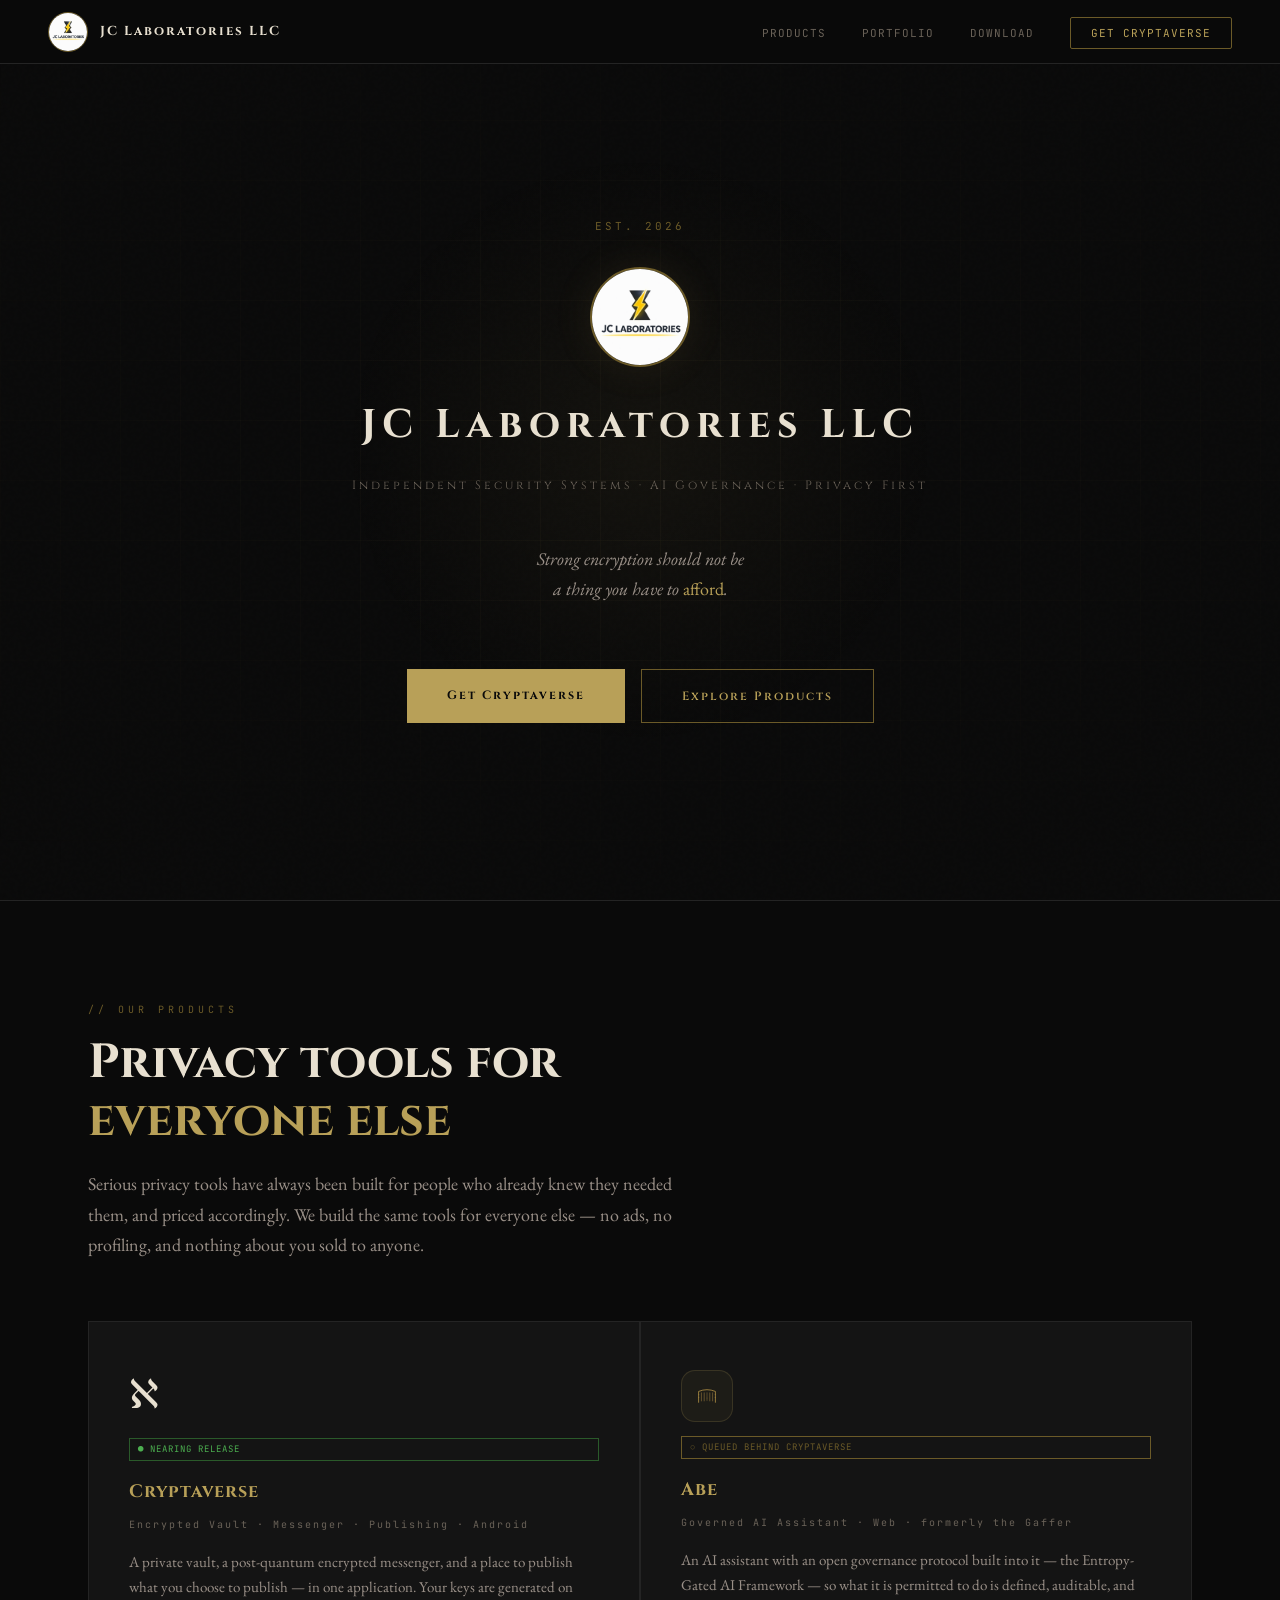
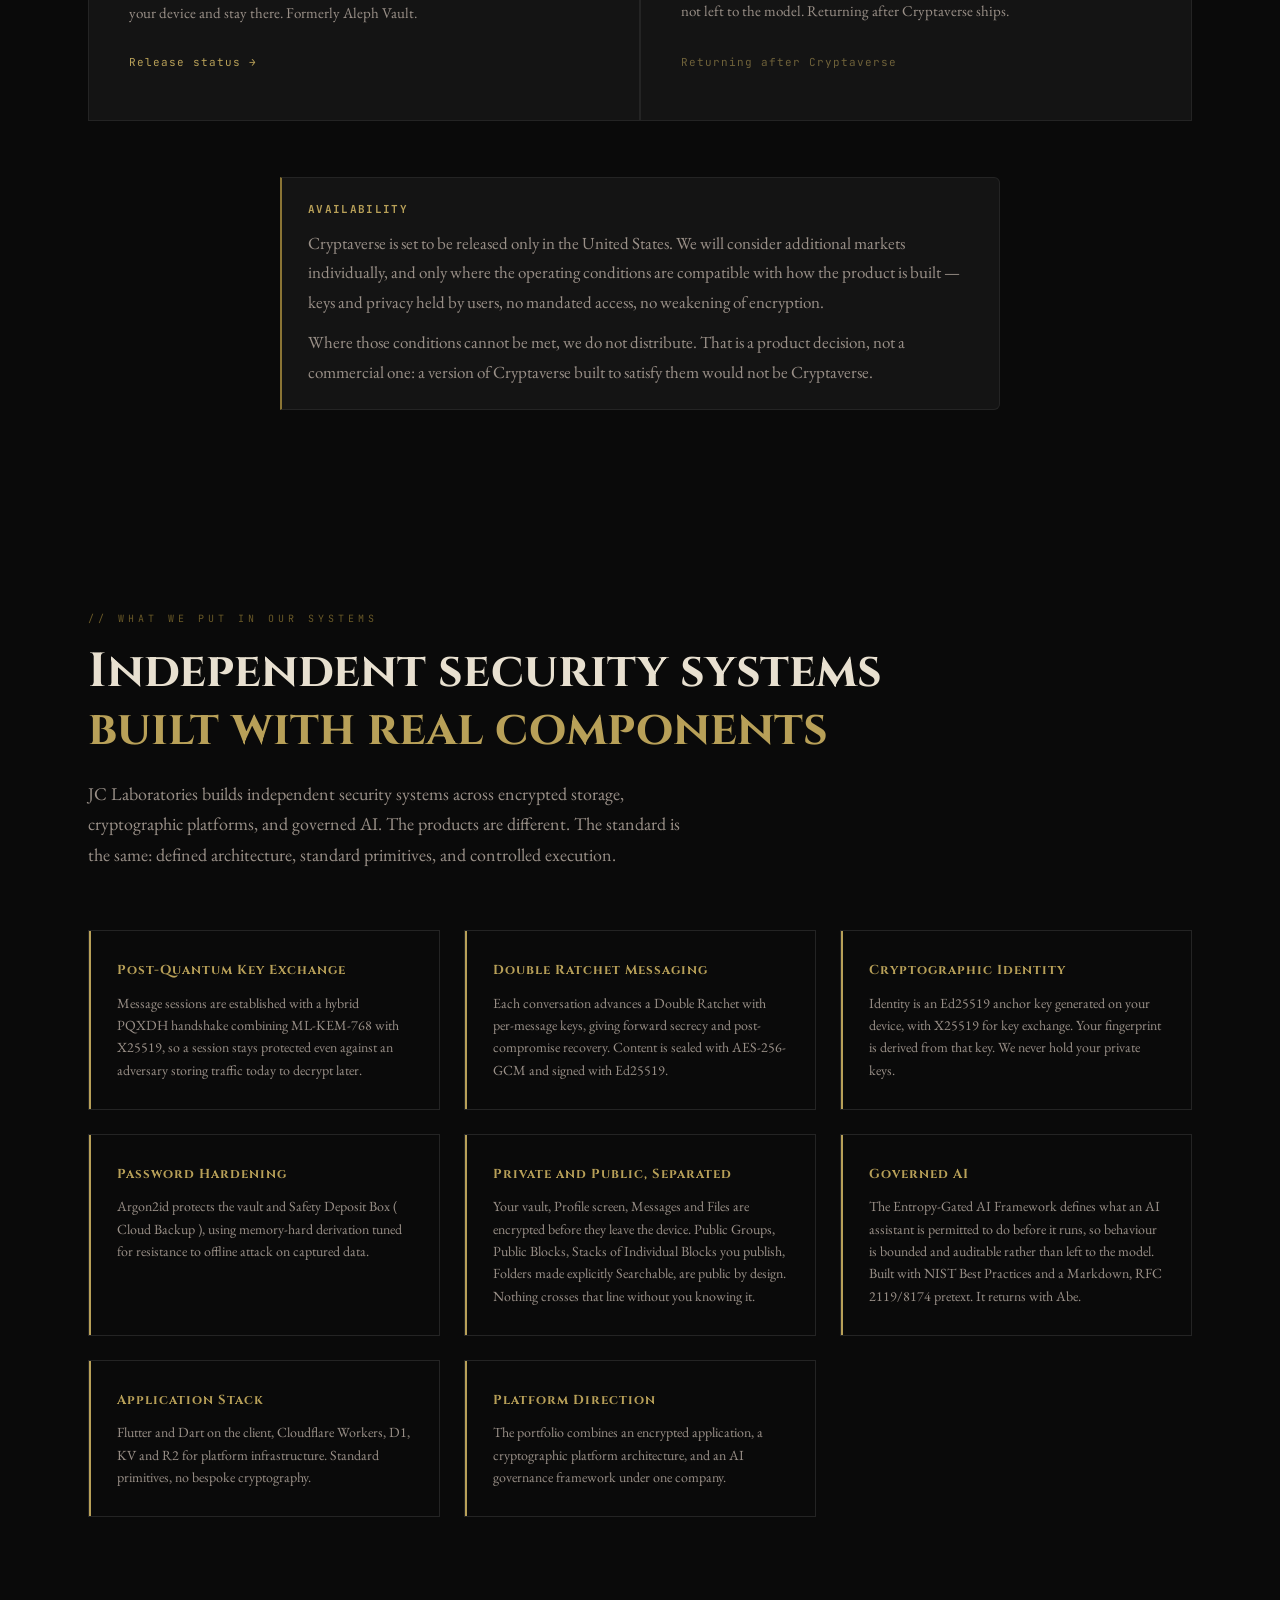
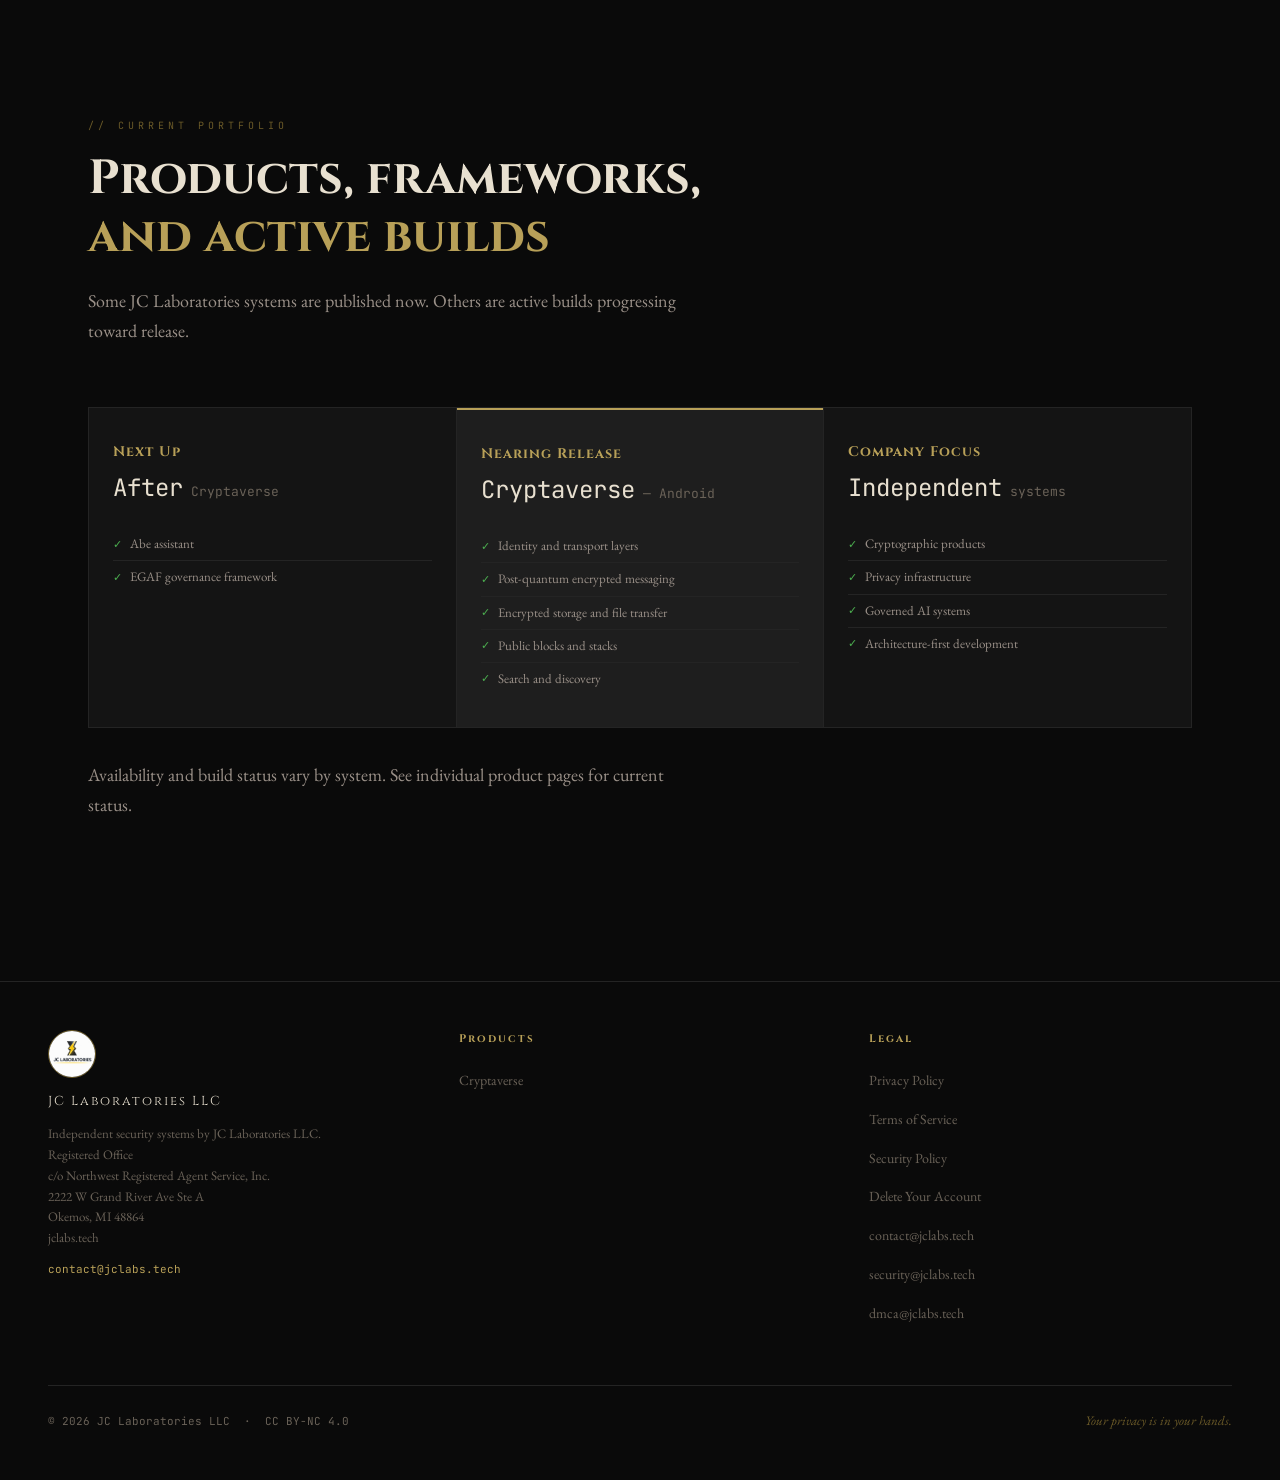
==== commit 75556719: "Fix spelling error in security item description Corrected spelling of 'explicitly' in security item " ====
--- a/index.html
+++ b/index.html
@@ -134,7 +134,7 @@
 
         <div class="security-item">
           <h4>Private and Public, Separated</h4>
-          <p>Your vault, profile screen, messages and files are encrypted before they leave the device. Public Groups, Public Blocks, Stacks of Individual Blocks you publish, Folders made expicitly Searchable, are public by design. Nothing crosses that line without you knowing it.</p>
+          <p>Your vault, Profile screen, Messages and Files are encrypted before they leave the device. Public Groups, Public Blocks, Stacks of Individual Blocks you publish, Folders made explicitly Searchable, are public by design. Nothing crosses that line without you knowing it.</p>
         </div>
 
         <div class="security-item">
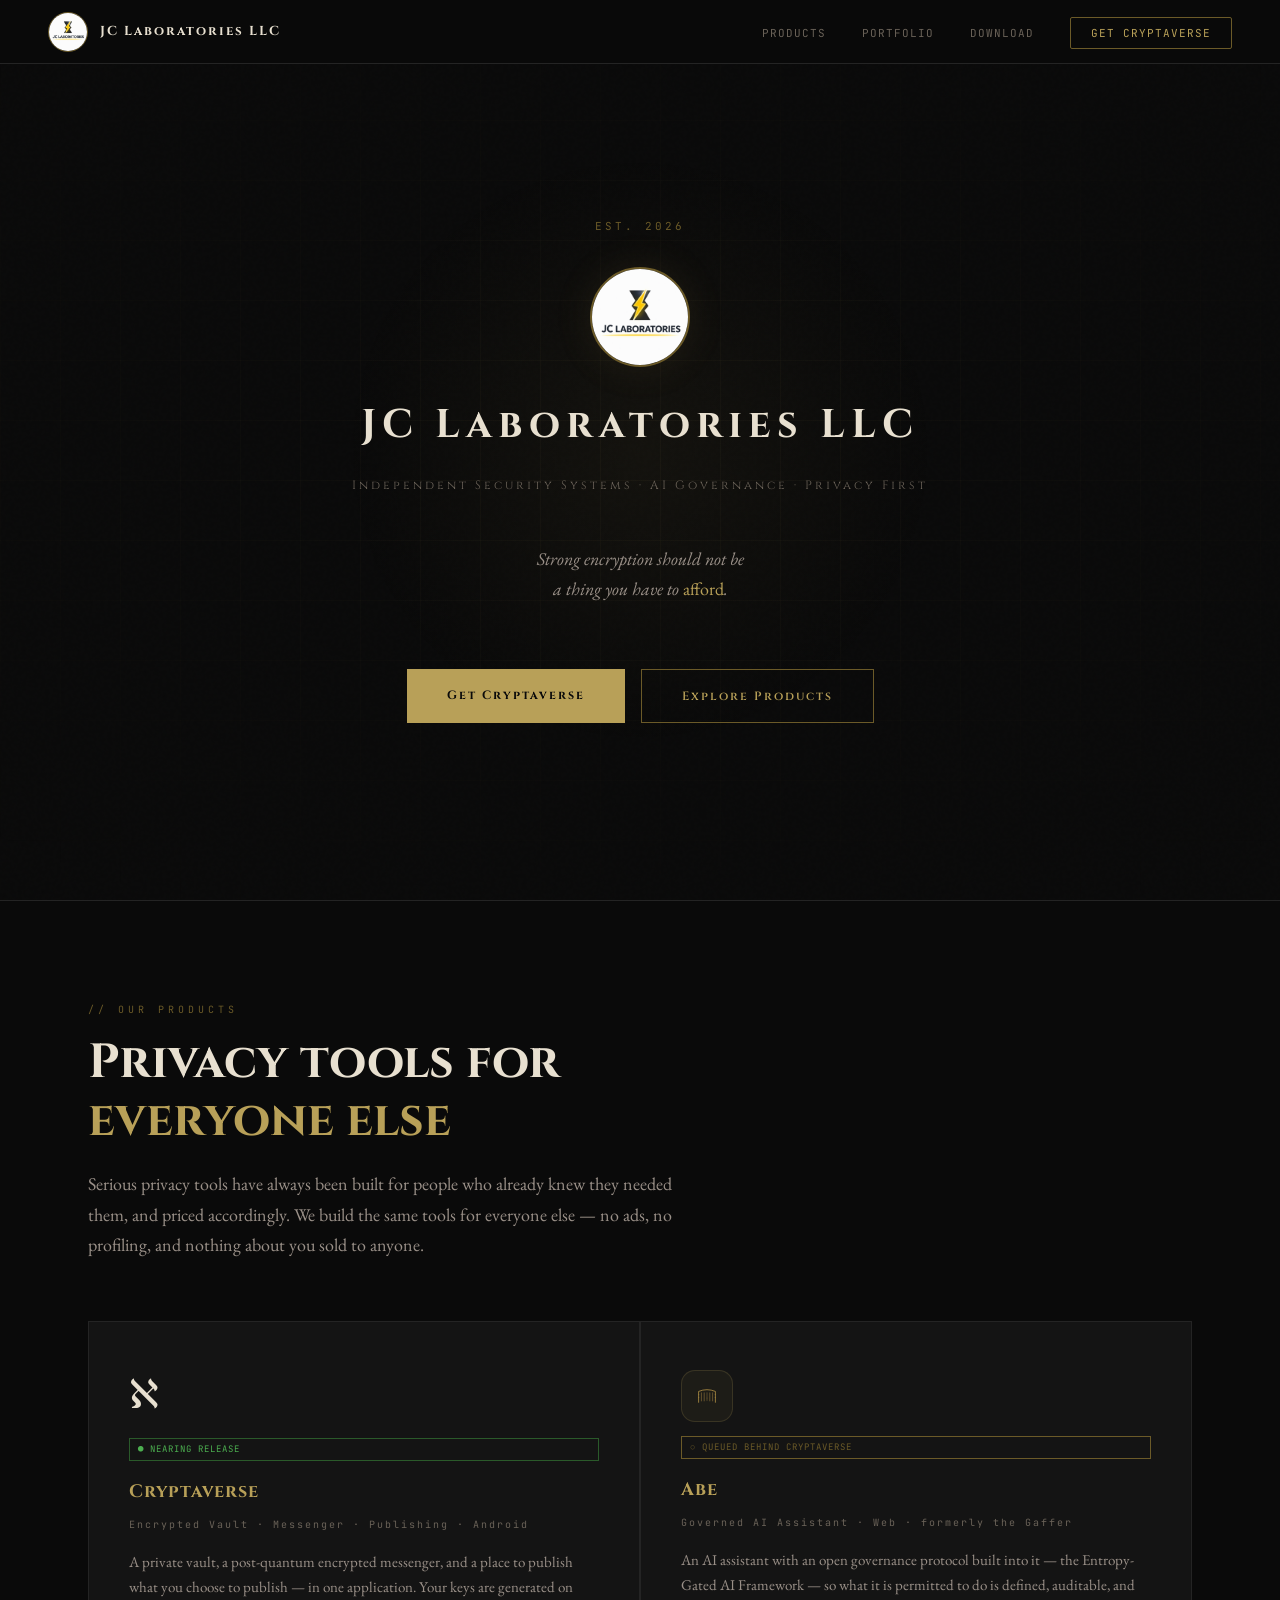
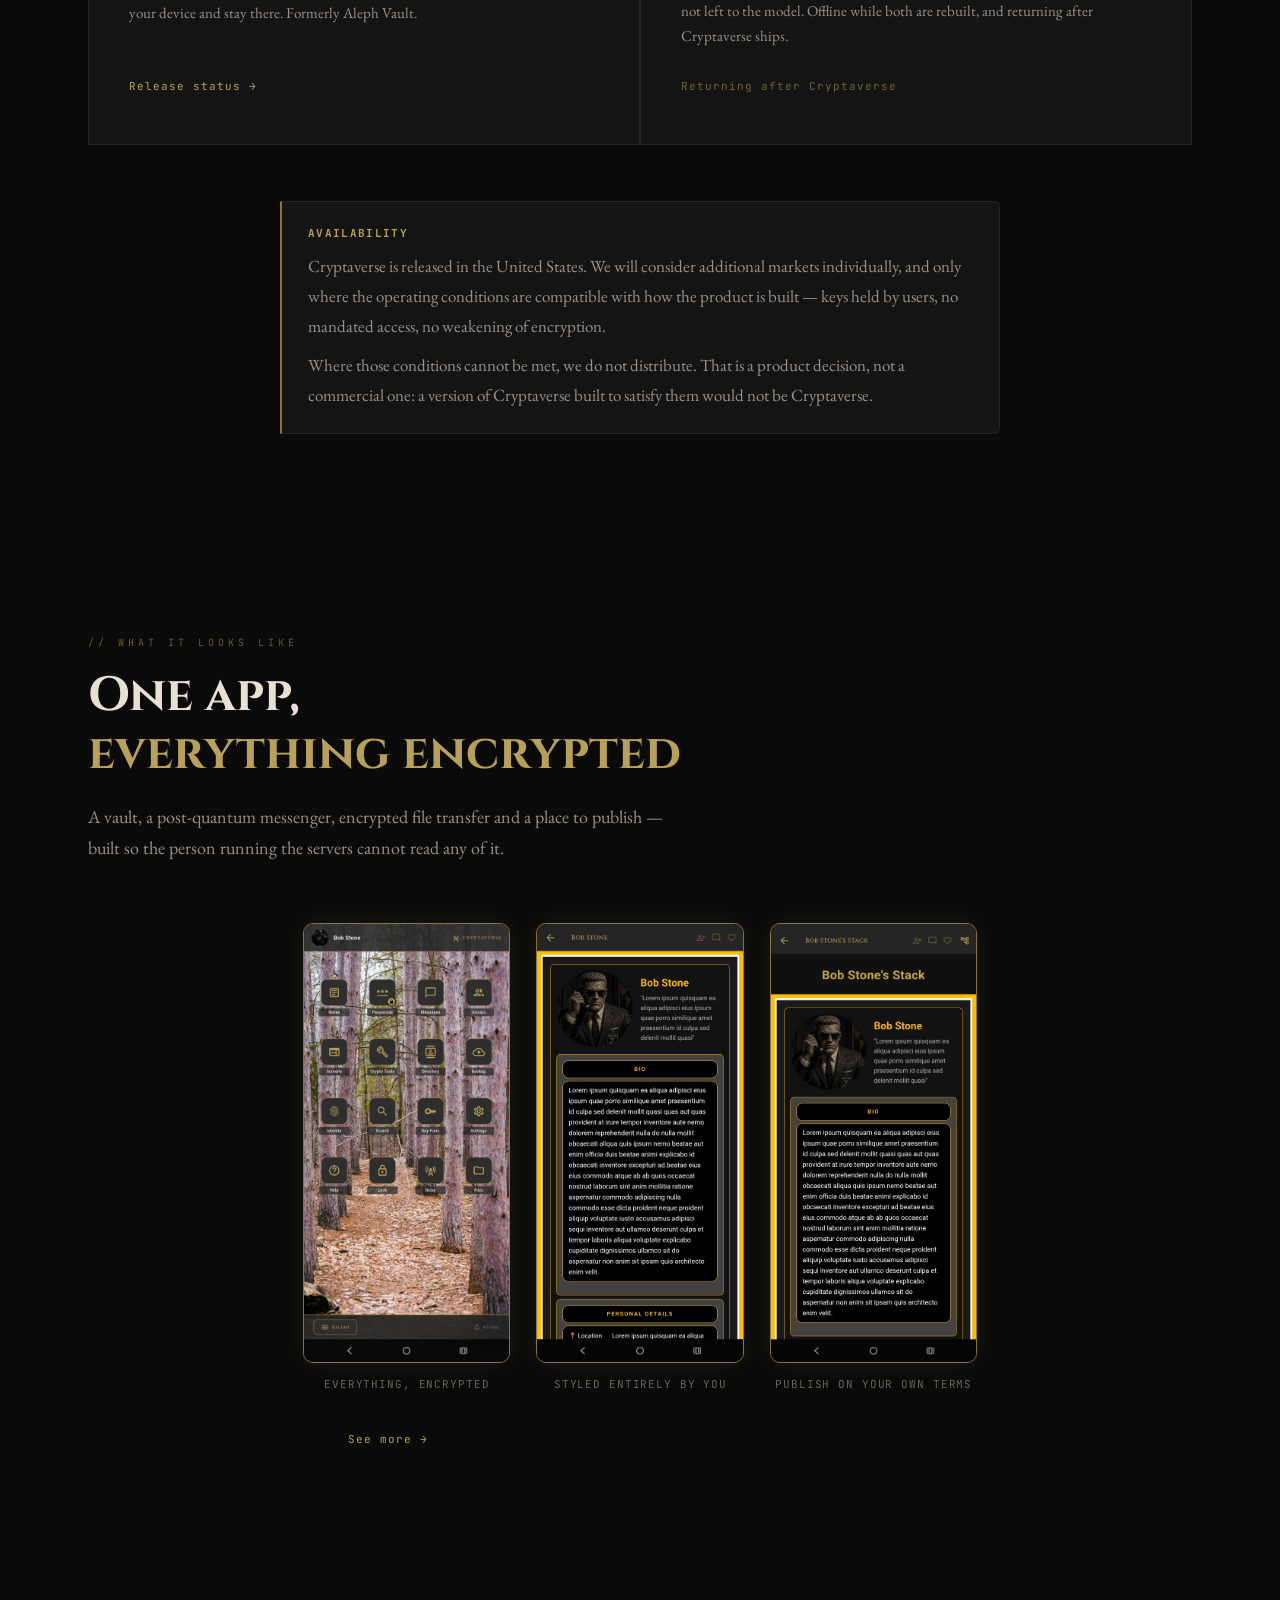
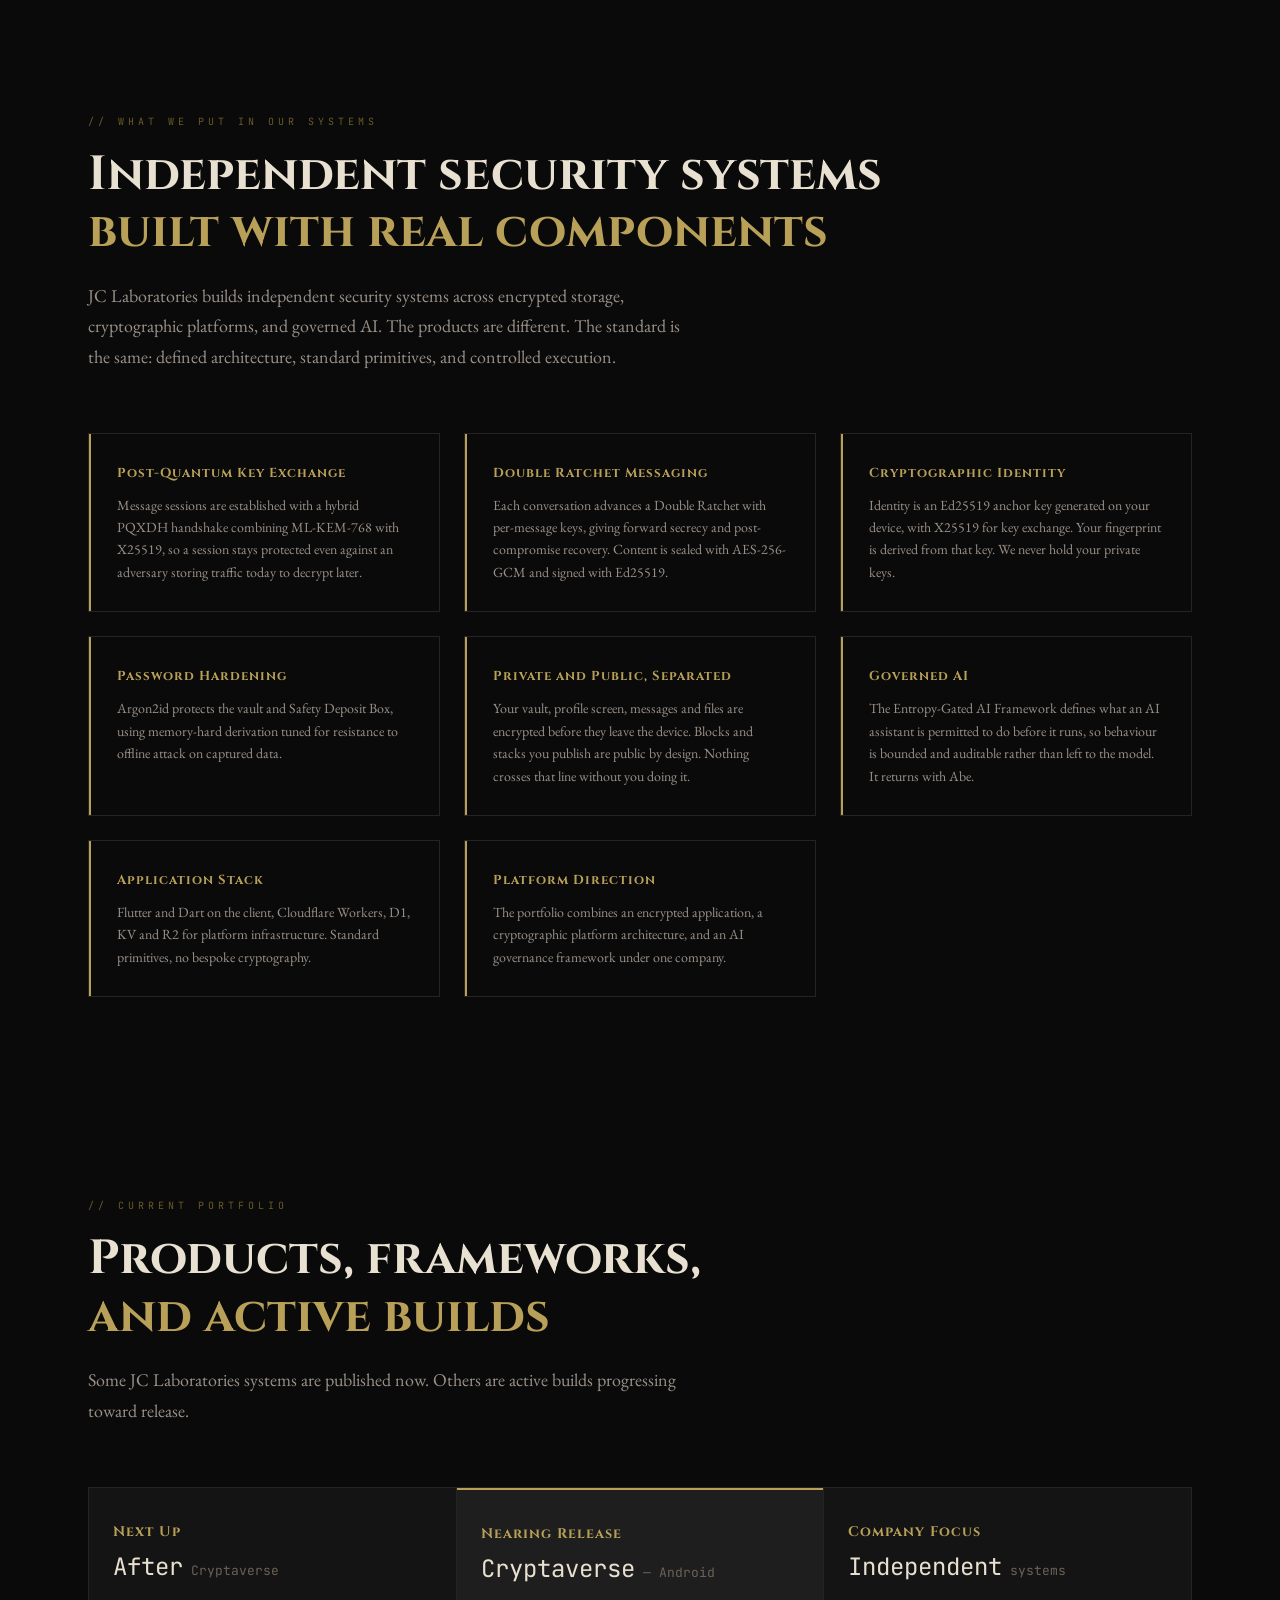
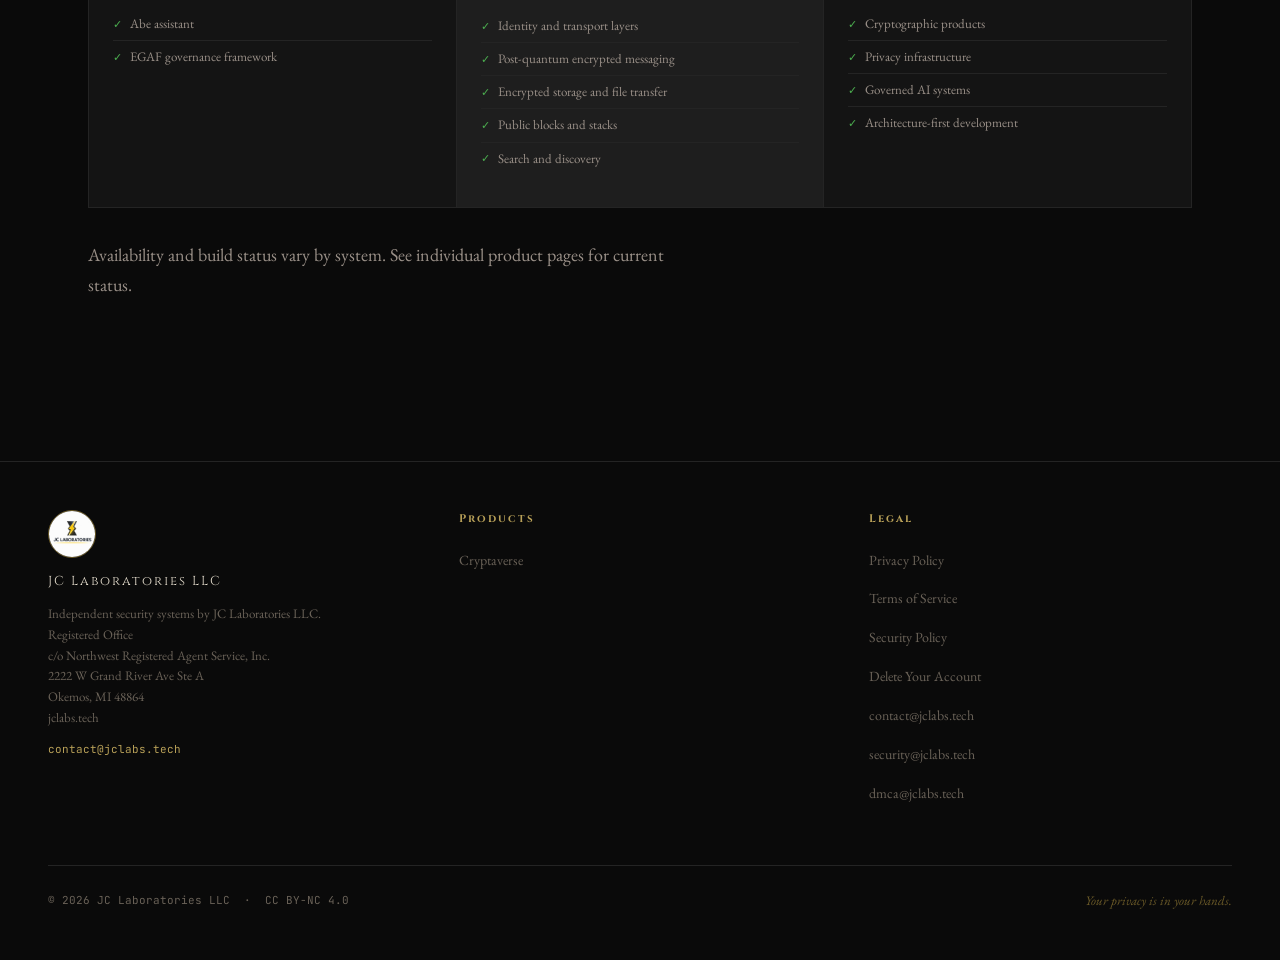
==== commit 0397f3e2: "Refactor text content in index.html for clarity Updated various text elements for consistency and cl" ====
--- a/index.html
+++ b/index.html
@@ -3,7 +3,7 @@
 <head>
   <meta charset="UTF-8">
   <meta name="viewport" content="width=device-width, initial-scale=1.0">
-  <title>JC Laboratories LLC — Cryptaverse and Independent Security Systems</title>
+  <title>JC Laboratories — Cryptaverse and Independent Security Systems</title>
   <meta name="description" content="JC Laboratories LLC builds Cryptaverse, a post-quantum encrypted vault, messenger and publishing app for Android, plus the Entropy-Gated AI Framework.">
 
   <link href="https://fonts.googleapis.com/css2?family=Cinzel:wght@400;600;700;900&family=EB+Garamond:ital,wght@0,400;0,500;0,600;1,400&family=JetBrains+Mono:wght@300;400;500&display=swap" rel="stylesheet">
@@ -15,7 +15,7 @@
 
   <nav>
     <a href="/" class="nav-logo">
-      <img src="assets/logo.png" class="nav-logo-img" alt="JC Labs R&D">
+      <img src="assets/logo.png" class="nav-logo-img" alt="JC Laboratories LLC">
       <span class="nav-name">JC Laboratories LLC</span>
     </a>
 
@@ -80,7 +80,8 @@
           <p class="product-desc">
             An AI assistant with an open governance protocol built into it &mdash; the Entropy-Gated
             AI Framework &mdash; so what it is permitted to do is defined, auditable, and not left to
-            the model. Returning after Cryptaverse ships.
+            the model. Offline while both are rebuilt, and returning
+            after Cryptaverse ships.
           </p>
           <span class="product-link" style="opacity:0.55;cursor:default;">Returning after Cryptaverse</span>
         </div>
@@ -89,9 +90,9 @@
       <div class="availability">
         <h4>Availability</h4>
         <p>
-          Cryptaverse is set to be released only in the United States. We will consider additional
+          Cryptaverse is released in the United States. We will consider additional
           markets individually, and only where the operating conditions are compatible
-          with how the product is built &mdash; keys and privacy held by users, no mandated access,
+          with how the product is built &mdash; keys held by users, no mandated access,
           no weakening of encryption.
         </p>
         <p>
@@ -102,6 +103,37 @@
       </div>
     </section>
 
+    <section id="showcase">
+      <div class="section-label">// what it looks like</div>
+      <h2 class="section-title">One app,<br><span>everything encrypted</span></h2>
+      <p class="section-body">
+        A vault, a post-quantum messenger, encrypted file transfer and a place to publish &mdash;
+        built so the person running the servers cannot read any of it.
+      </p>
+
+      <div class="showcase-grid">
+        <figure class="showcase-item" data-shot>
+          <img src="assets/Lock-PasswordDB.jpg" alt="The Cryptaverse home screen" loading="lazy"
+               onerror="this.closest('[data-shot]').remove()">
+          <figcaption>Everything, encrypted</figcaption>
+        </figure>
+        <figure class="showcase-item" data-shot>
+          <img src="assets/Custom-Profiles.jpg" alt="A custom themed profile in Cryptaverse" loading="lazy"
+               onerror="this.closest('[data-shot]').remove()">
+          <figcaption>Styled entirely by you</figcaption>
+        </figure>
+        <figure class="showcase-item" data-shot>
+          <img src="assets/Stack-Of-Blocks.jpg" alt="A published stack in Cryptaverse" loading="lazy"
+               onerror="this.closest('[data-shot]').remove()">
+          <figcaption>Publish on your own terms</figcaption>
+        </figure>
+      </div>
+
+      <p class="section-body" style="margin-top:28px;text-align:center;">
+        <a href="download.html" class="product-link">See more &rarr;</a>
+      </p>
+    </section>
+
     <section id="security">
       <div class="section-label">// what we put in our systems</div>
       <h2 class="section-title">Independent security systems<br><span>built with real components</span></h2>
@@ -129,17 +161,17 @@
 
         <div class="security-item">
           <h4>Password Hardening</h4>
-          <p>Argon2id protects the vault and Safety Deposit Box ( Cloud Backup ), using memory-hard derivation tuned for resistance to offline attack on captured data.</p>
+          <p>Argon2id protects the vault and Safety Deposit Box, using memory-hard derivation tuned for resistance to offline attack on captured data.</p>
         </div>
 
         <div class="security-item">
           <h4>Private and Public, Separated</h4>
-          <p>Your vault, Profile screen, Messages and Files are encrypted before they leave the device. Public Groups, Public Blocks, Stacks of Individual Blocks you publish, Folders made explicitly Searchable, are public by design. Nothing crosses that line without you knowing it.</p>
+          <p>Your vault, profile screen, messages and files are encrypted before they leave the device. Blocks and stacks you publish are public by design. Nothing crosses that line without you doing it.</p>
         </div>
 
         <div class="security-item">
           <h4>Governed AI</h4>
-          <p>The Entropy-Gated AI Framework defines what an AI assistant is permitted to do before it runs, so behaviour is bounded and auditable rather than left to the model. Built with NIST Best Practices and a Markdown, RFC 2119/8174 pretext. It returns with Abe.</p>
+          <p>The Entropy-Gated AI Framework defines what an AI assistant is permitted to do before it runs, so behaviour is bounded and auditable rather than left to the model. It returns with Abe.</p>
         </div>
 
         <div class="security-item">
--- a/css/index.css
+++ b/css/index.css
@@ -443,3 +443,60 @@
 }
 
 .availability p:last-child { margin-bottom: 0; }
+
+/* ── Homepage showcase ─────────────────────────────────── */
+.showcase-grid {
+  display: flex;
+  justify-content: center;
+  align-items: flex-end;
+  flex-wrap: wrap;
+  gap: 26px;
+  margin-top: 44px;
+}
+
+.showcase-item {
+  margin: 0;
+  flex: 0 0 auto;
+  max-width: 100%;
+}
+
+.showcase-item img {
+  display: block;
+  height: 440px;
+  width: auto;
+  max-width: 100%;
+  border: 1px solid var(--gold-dark);
+  border-radius: 10px;
+  background: #000;
+  box-shadow: 0 0 26px rgba(184, 160, 88, 0.10);
+  transition: transform 0.3s ease, box-shadow 0.3s ease;
+}
+
+.showcase-item:hover img {
+  transform: translateY(-4px);
+  box-shadow: 0 6px 32px rgba(184, 160, 88, 0.20);
+}
+
+.showcase-item figcaption {
+  margin-top: 12px;
+  text-align: center;
+  font-family: 'JetBrains Mono', monospace;
+  font-size: 11px;
+  letter-spacing: 0.08em;
+  text-transform: uppercase;
+  color: var(--text-muted);
+}
+
+@media (max-width: 900px) {
+  .showcase-item img { height: 340px; }
+}
+
+@media (max-width: 560px) {
+  .showcase-grid { gap: 30px; }
+  .showcase-item img { height: 400px; }
+}
+
+@media (prefers-reduced-motion: reduce) {
+  .showcase-item img { transition: none; }
+  .showcase-item:hover img { transform: none; }
+}
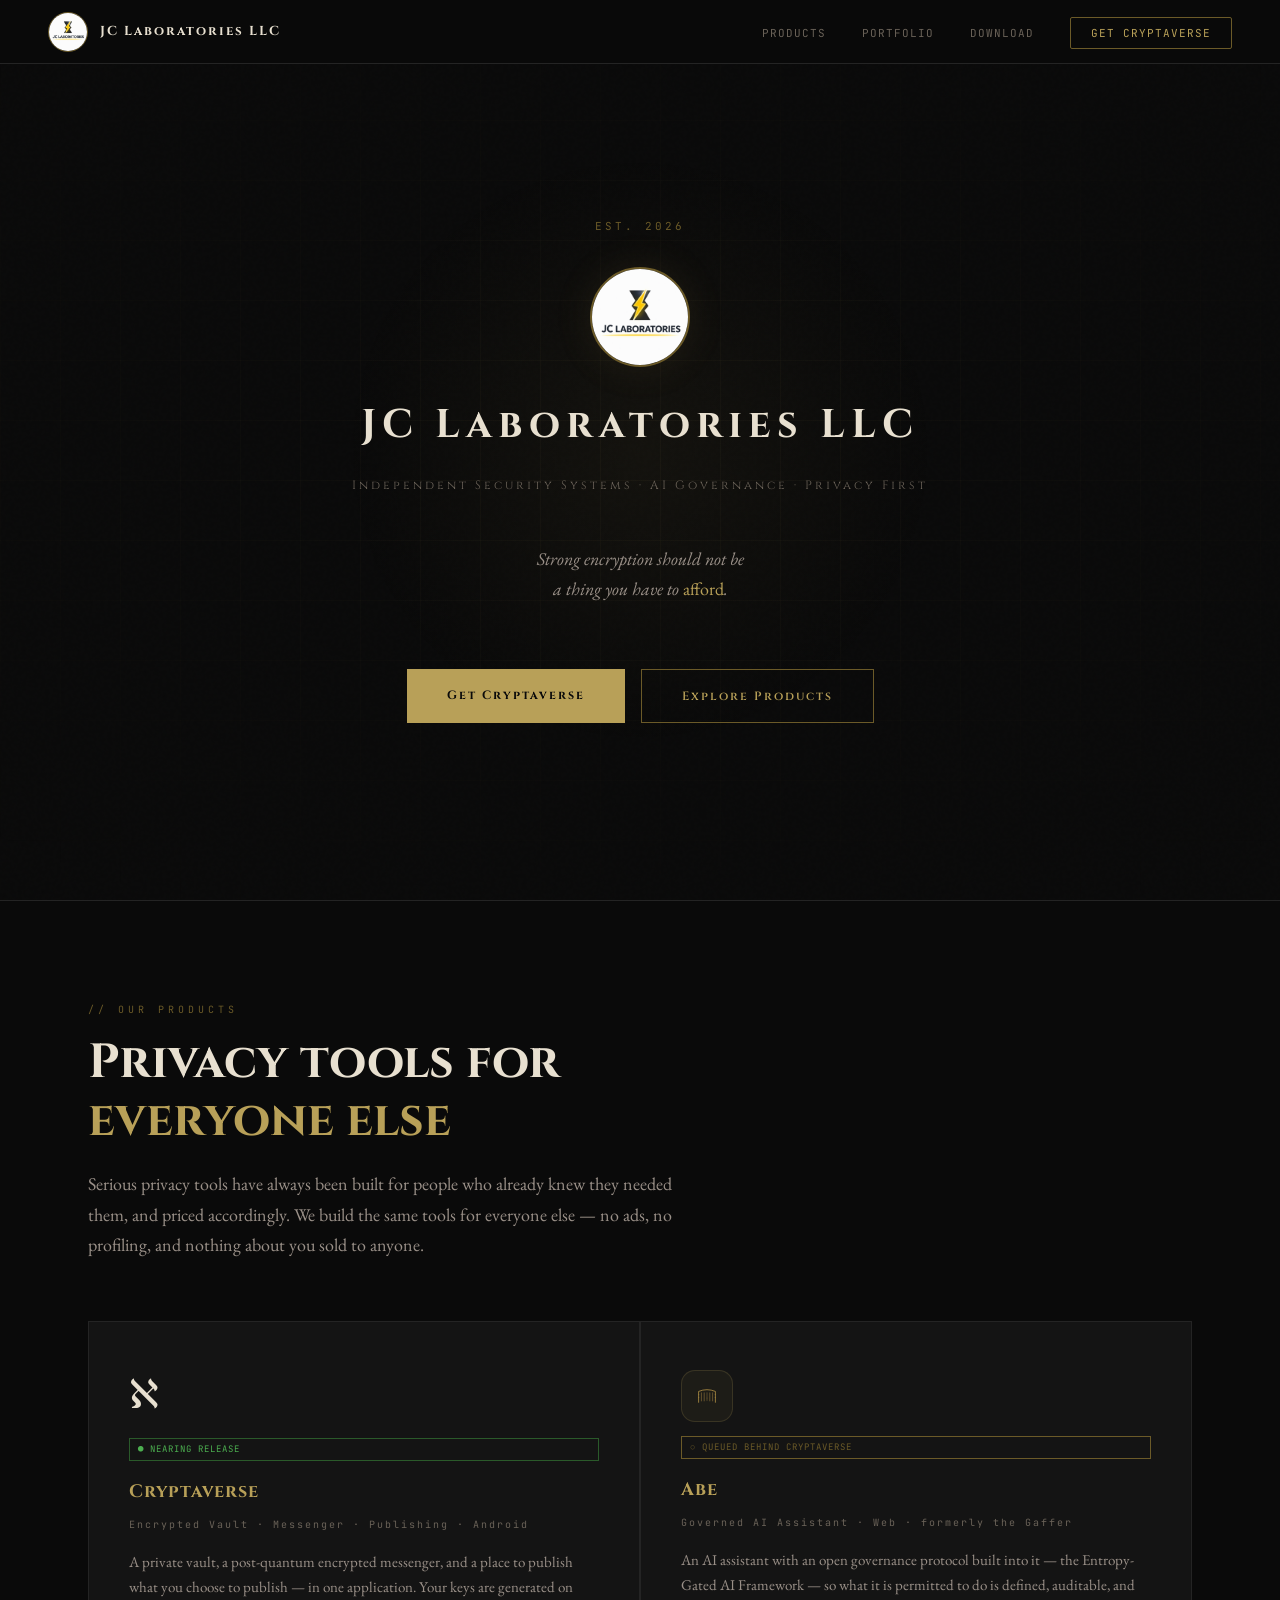
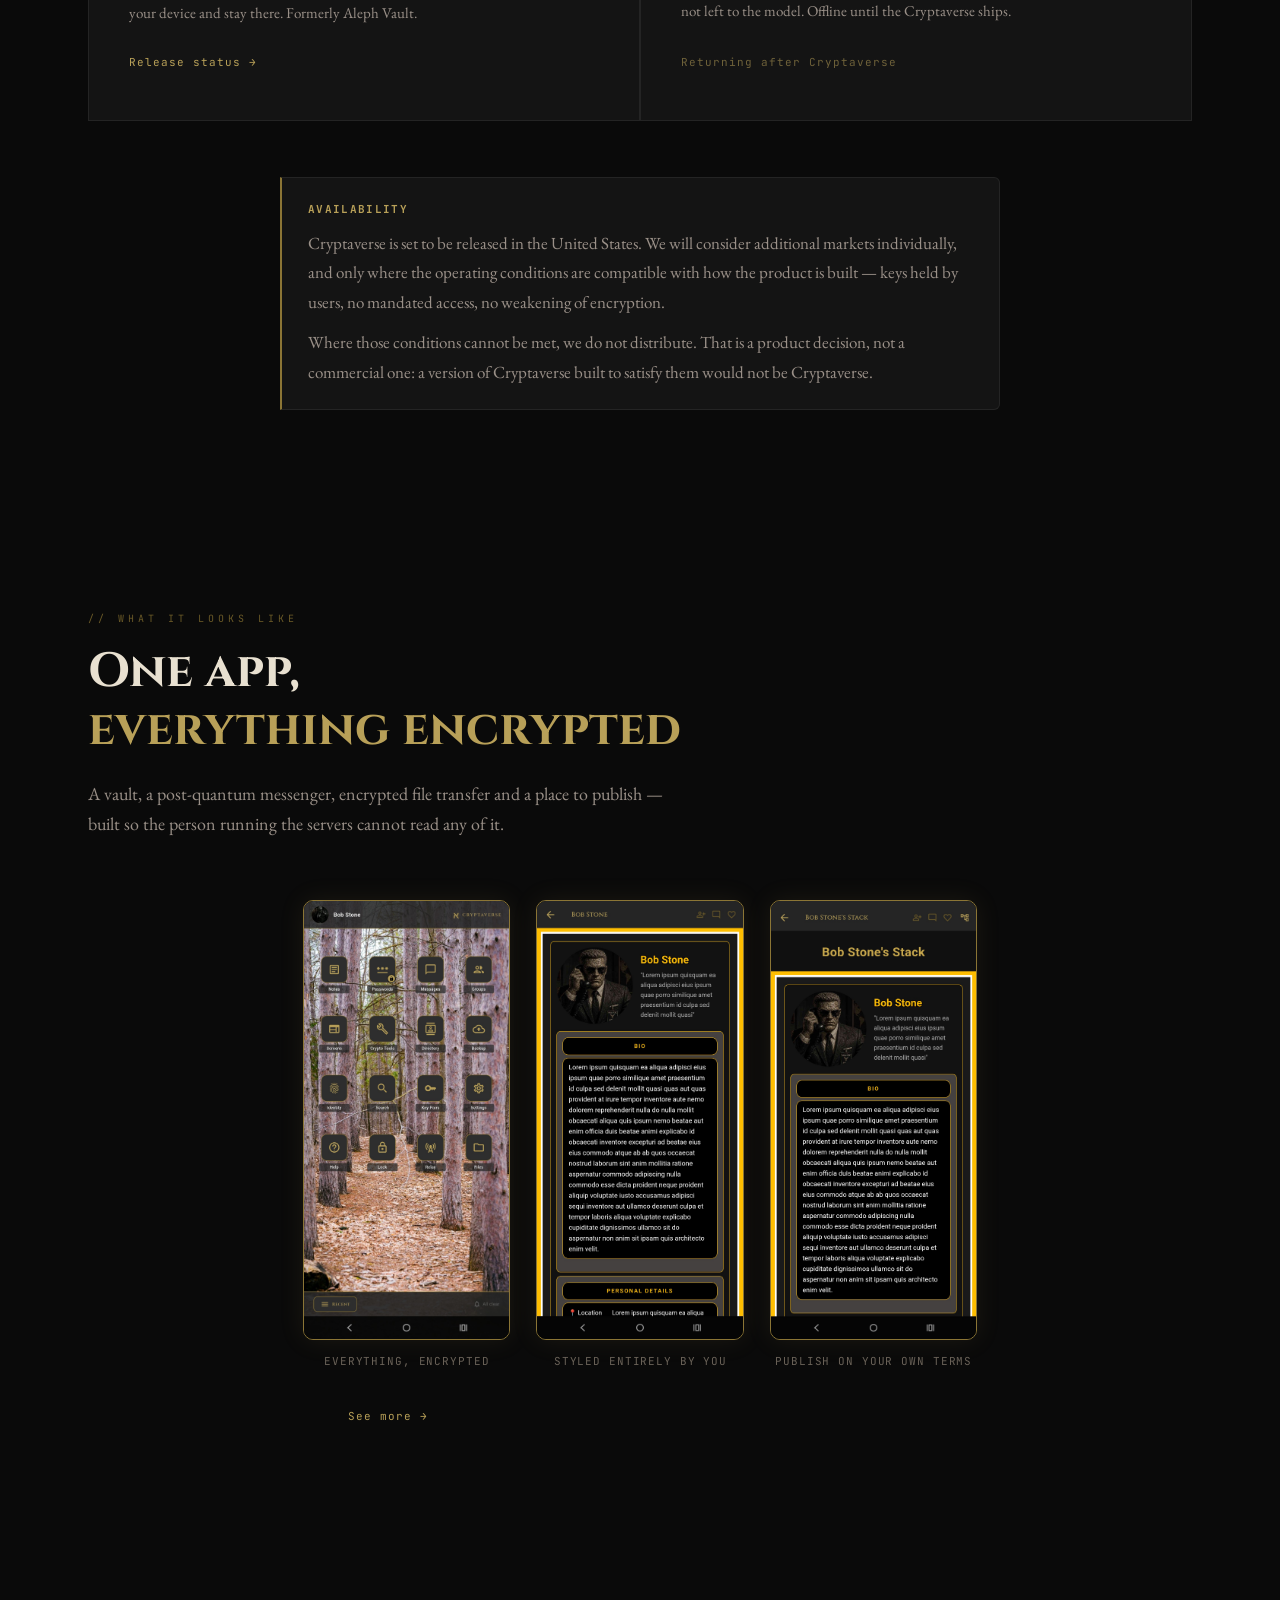
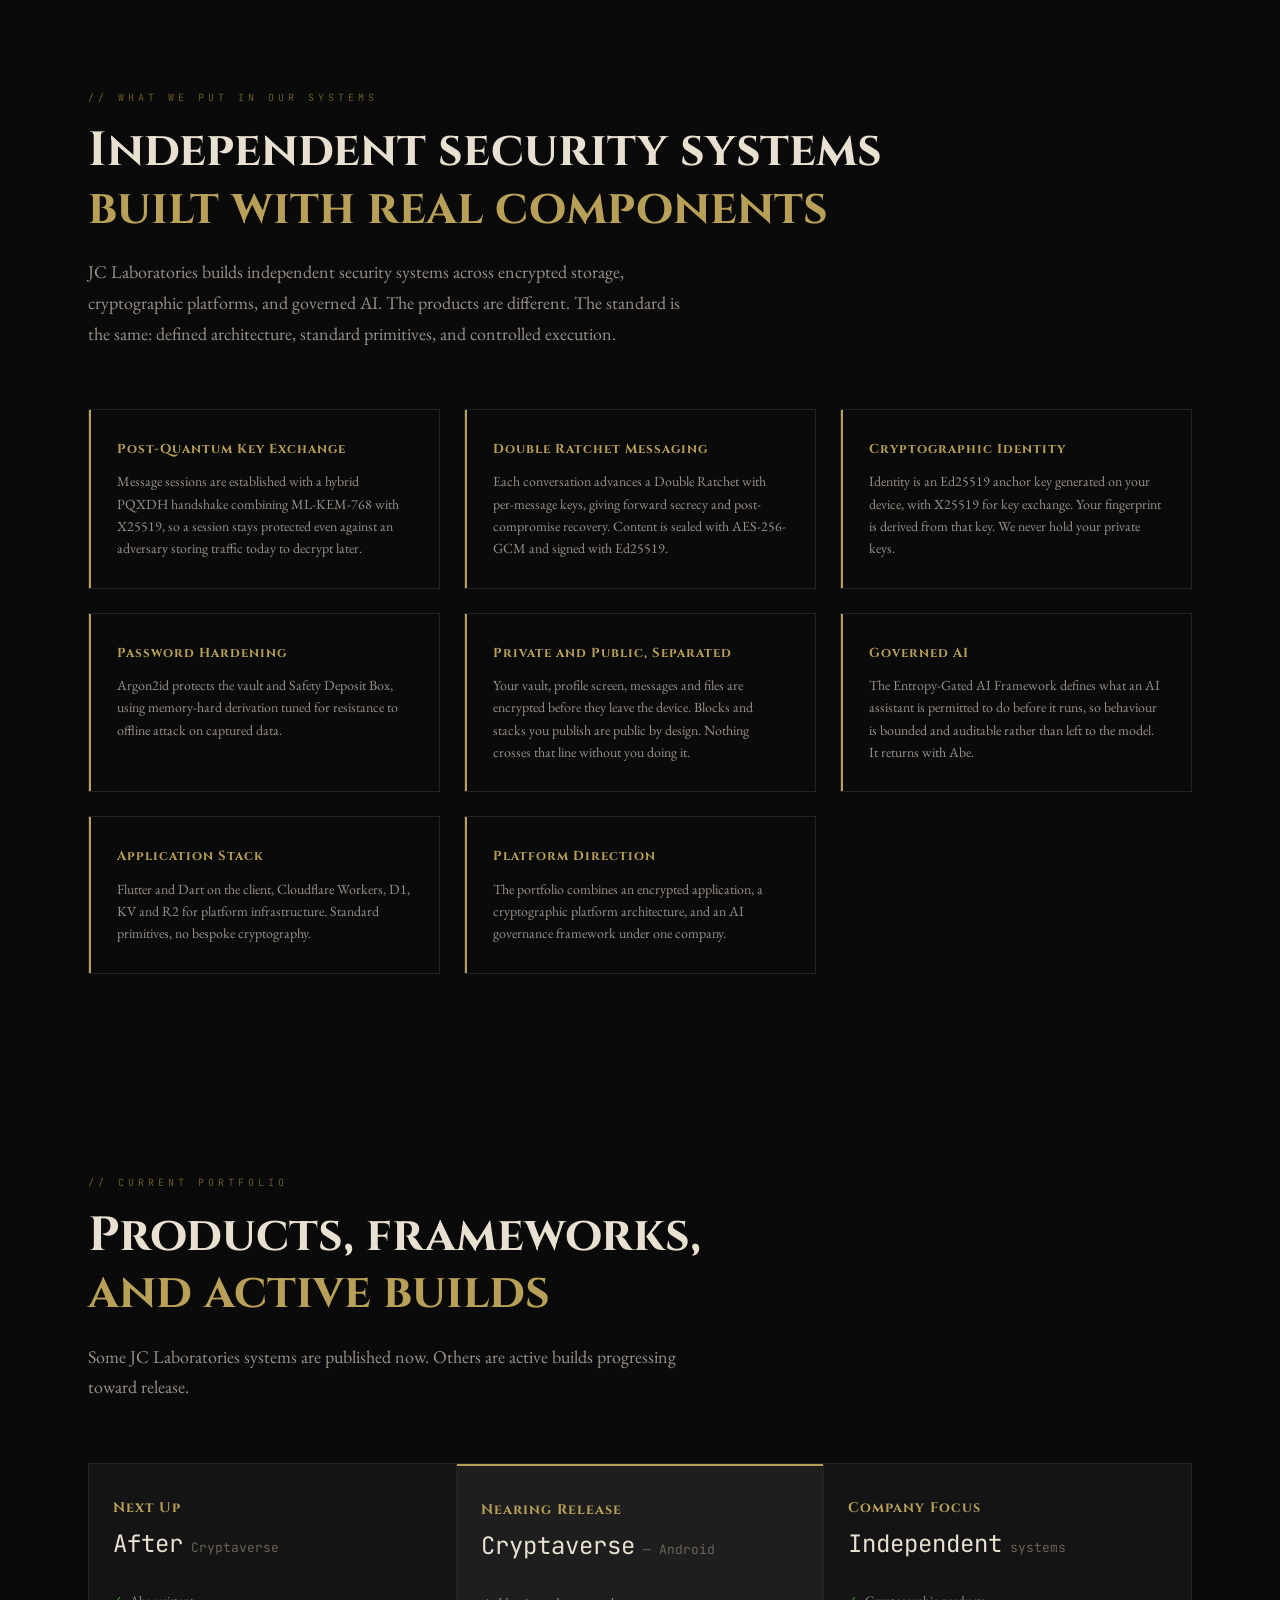
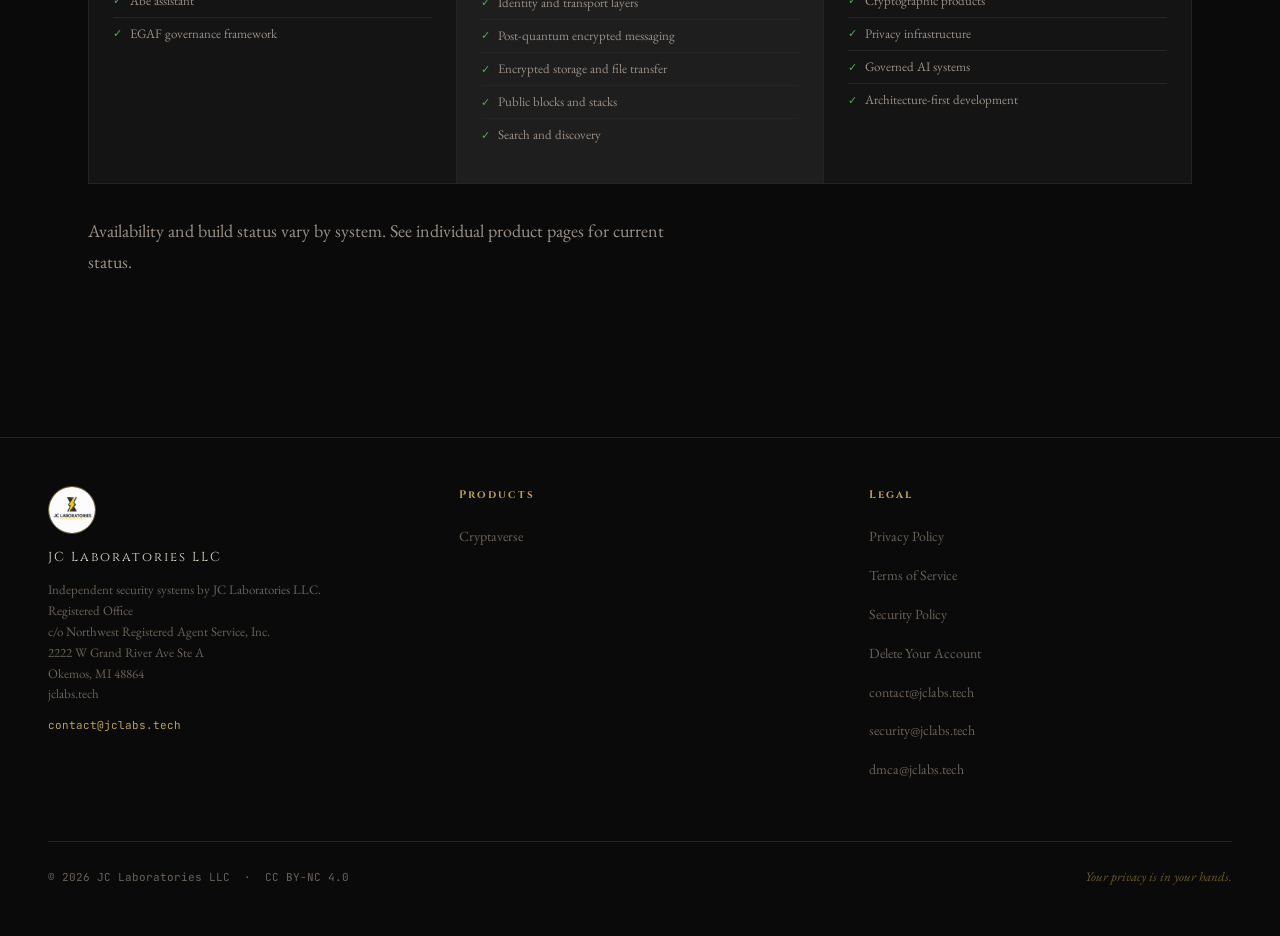
==== commit 82282885: "Update availability and description text in index.html" ====
--- a/index.html
+++ b/index.html
@@ -8,7 +8,7 @@
 
   <link href="https://fonts.googleapis.com/css2?family=Cinzel:wght@400;600;700;900&family=EB+Garamond:ital,wght@0,400;0,500;0,600;1,400&family=JetBrains+Mono:wght@300;400;500&display=swap" rel="stylesheet">
   <link rel="stylesheet" href="css/main.css">
-  <link rel="stylesheet" href="css/index.css">
+  <link rel="stylesheet" href="css/index.css?v=2">
 
 </head>
 <body>
@@ -80,8 +80,7 @@
           <p class="product-desc">
             An AI assistant with an open governance protocol built into it &mdash; the Entropy-Gated
             AI Framework &mdash; so what it is permitted to do is defined, auditable, and not left to
-            the model. Offline while both are rebuilt, and returning
-            after Cryptaverse ships.
+            the model. Offline until the Cryptaverse ships.
           </p>
           <span class="product-link" style="opacity:0.55;cursor:default;">Returning after Cryptaverse</span>
         </div>
@@ -90,7 +89,7 @@
       <div class="availability">
         <h4>Availability</h4>
         <p>
-          Cryptaverse is released in the United States. We will consider additional
+          Cryptaverse is set to be released in the United States. We will consider additional
           markets individually, and only where the operating conditions are compatible
           with how the product is built &mdash; keys held by users, no mandated access,
           no weakening of encryption.
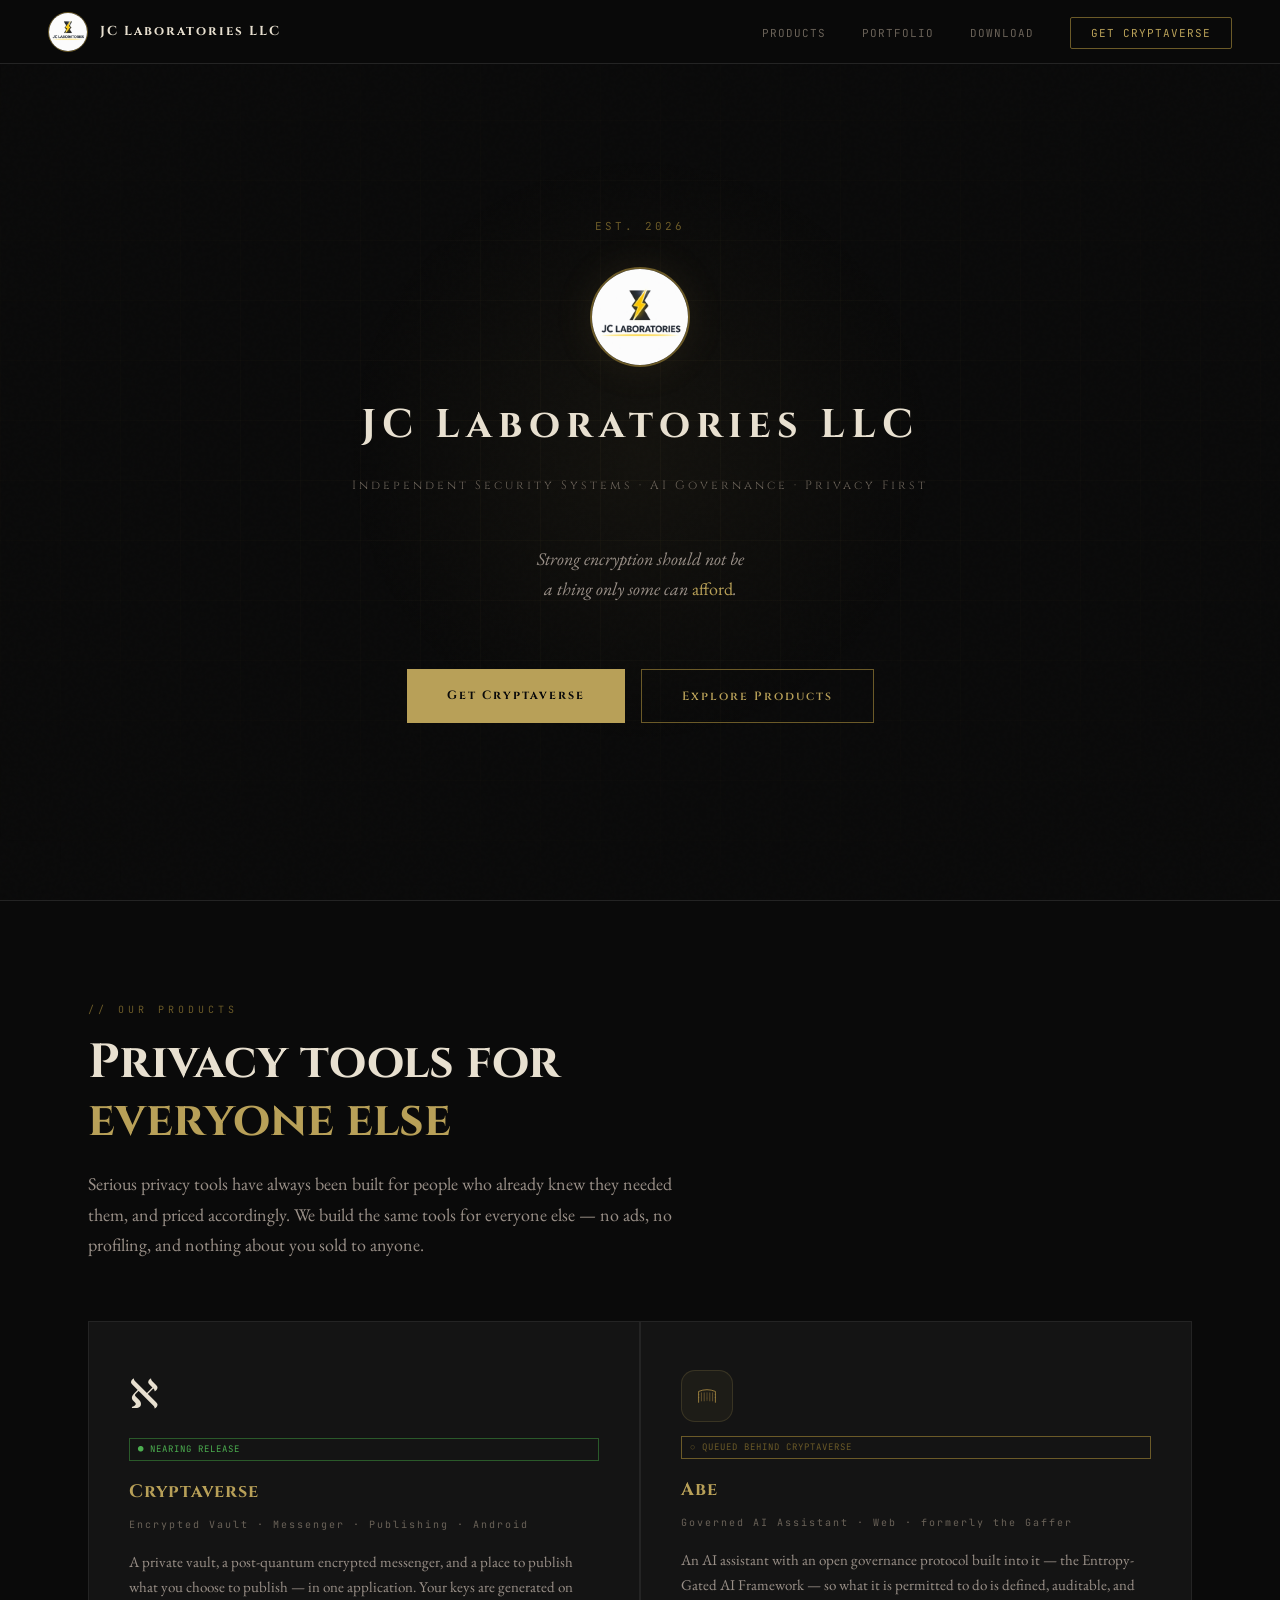
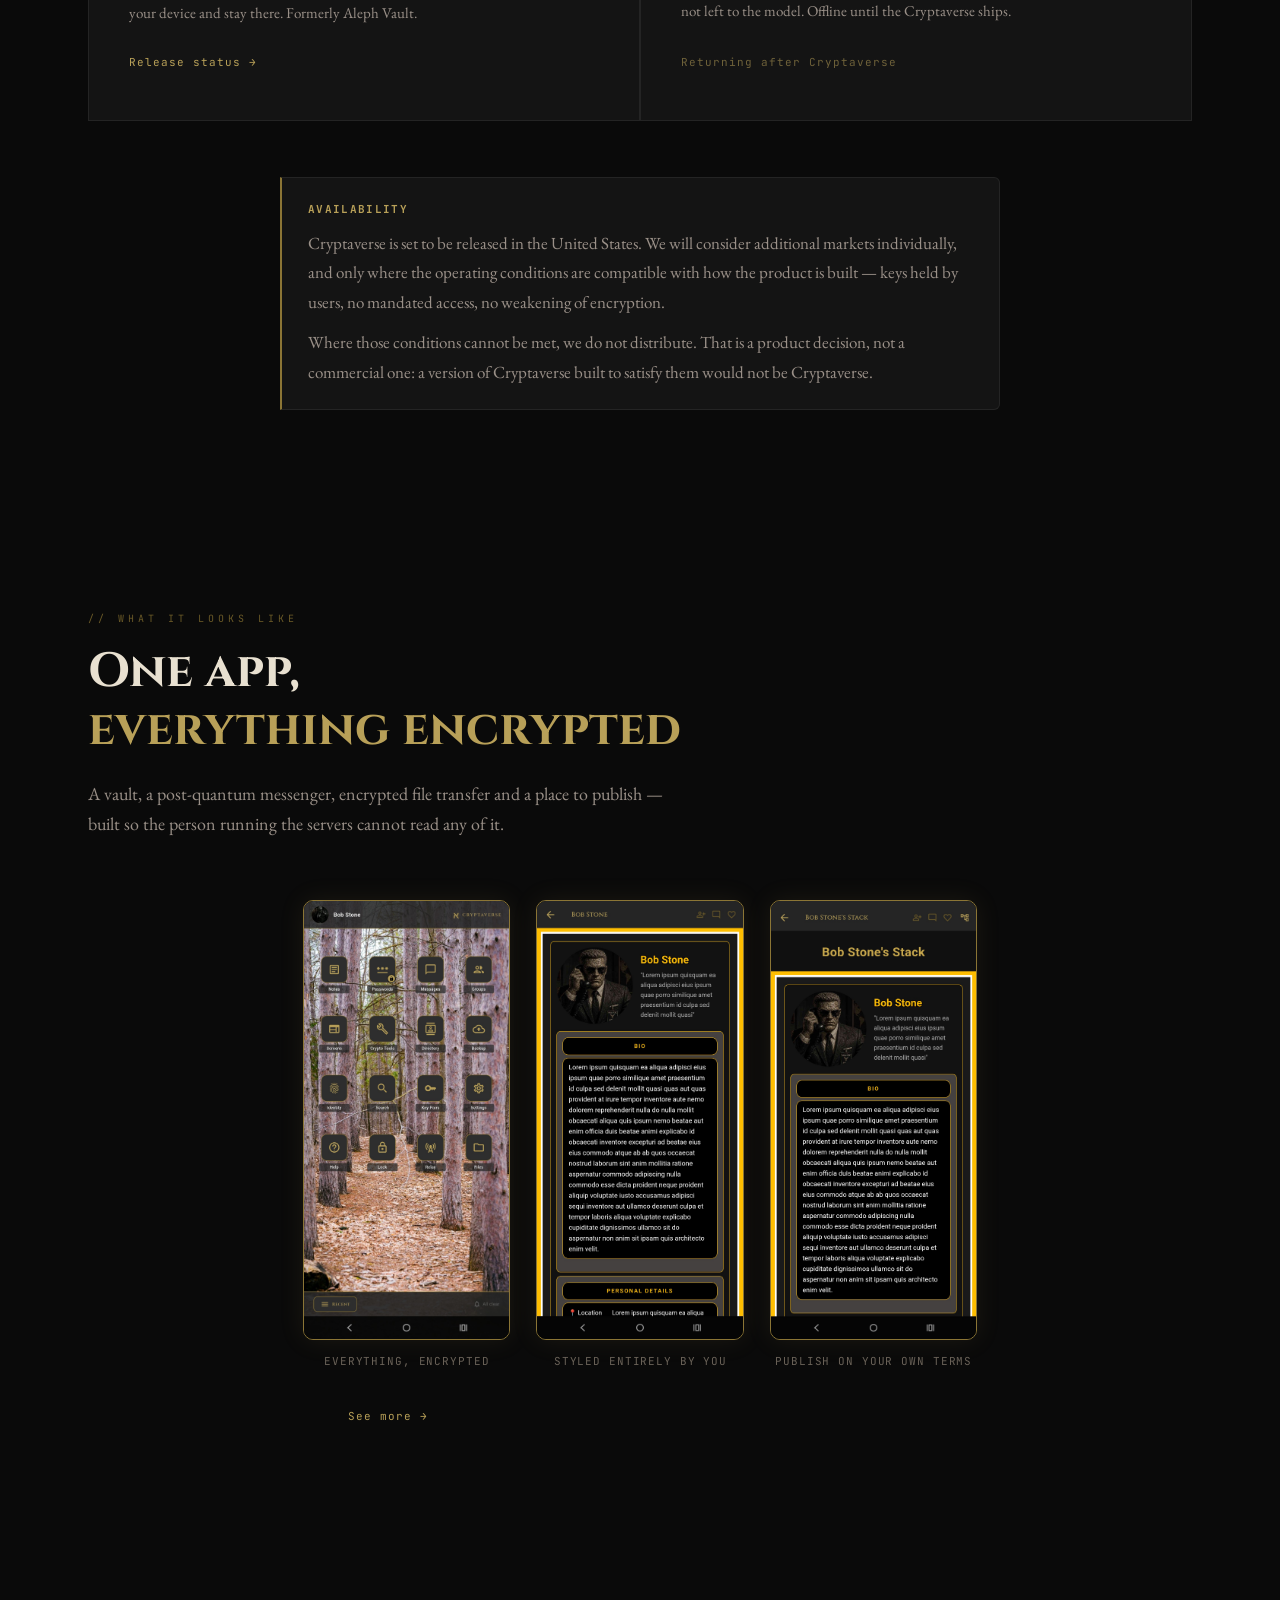
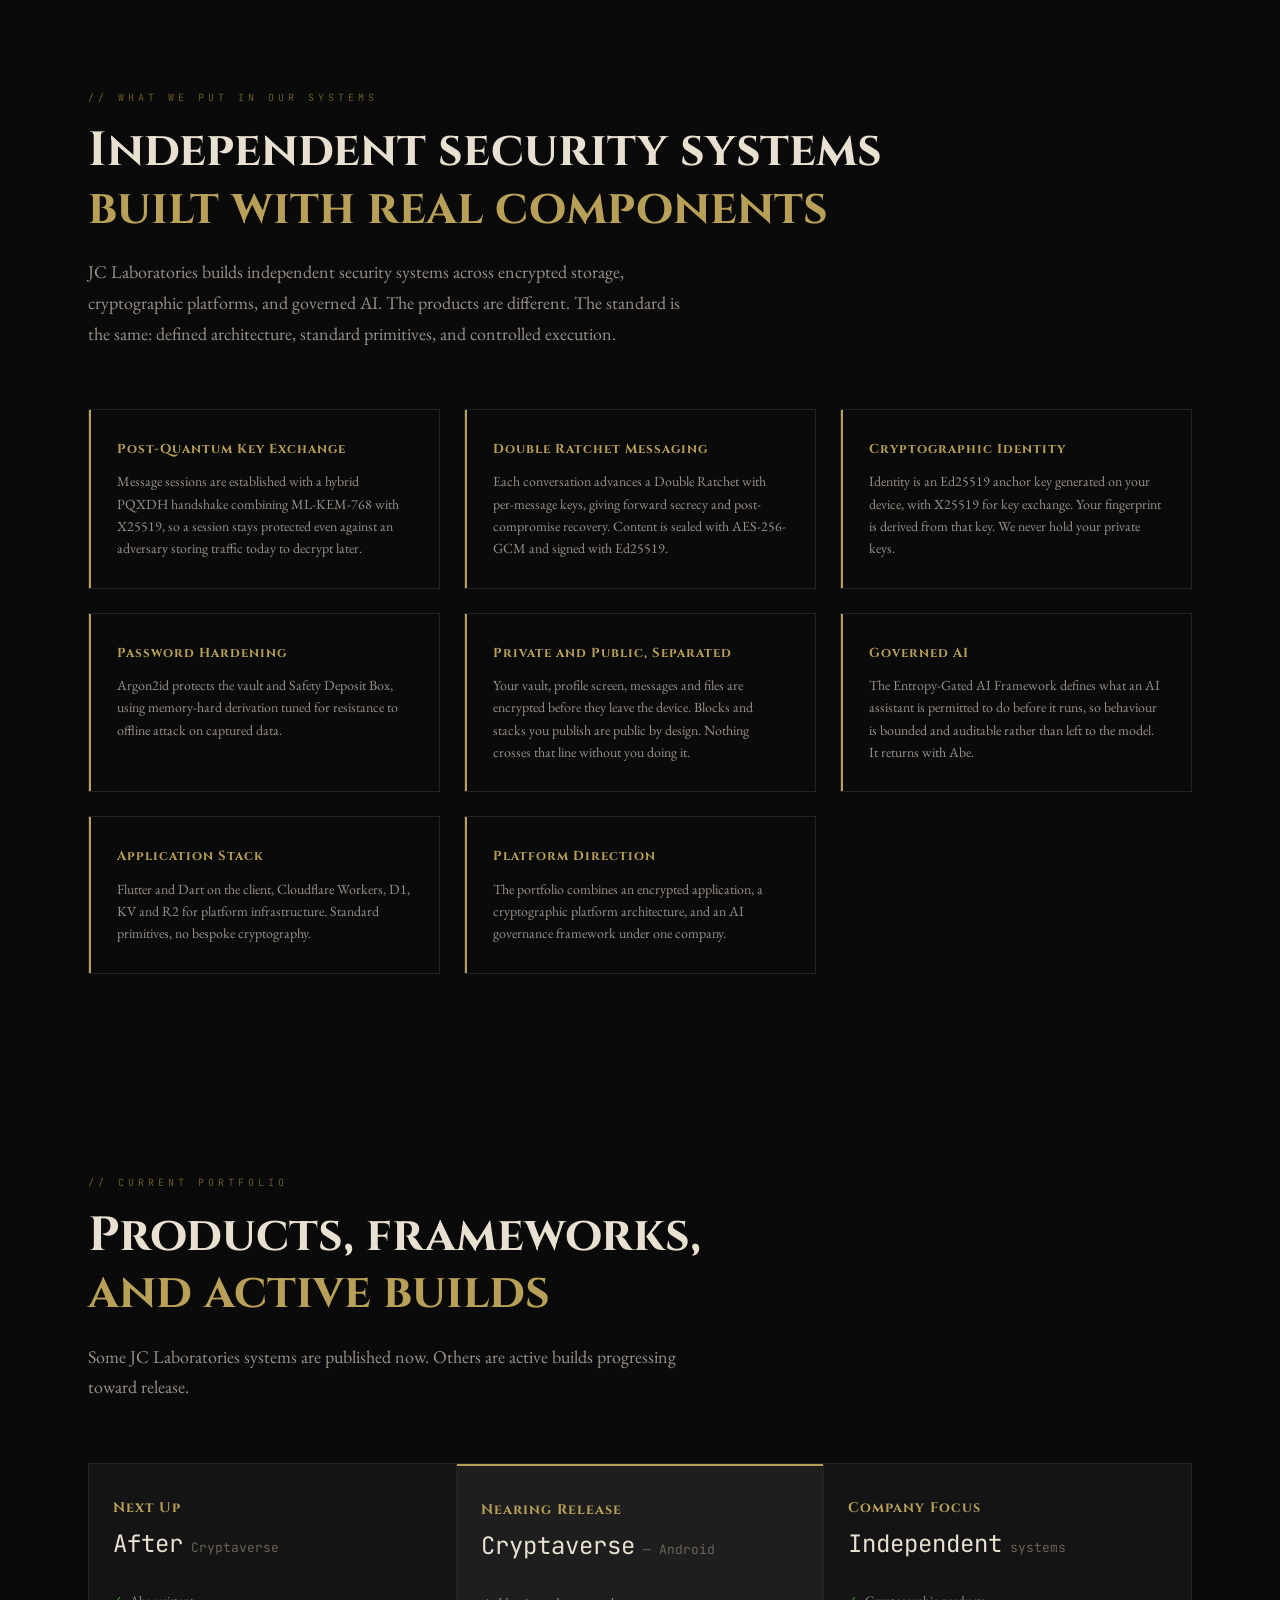
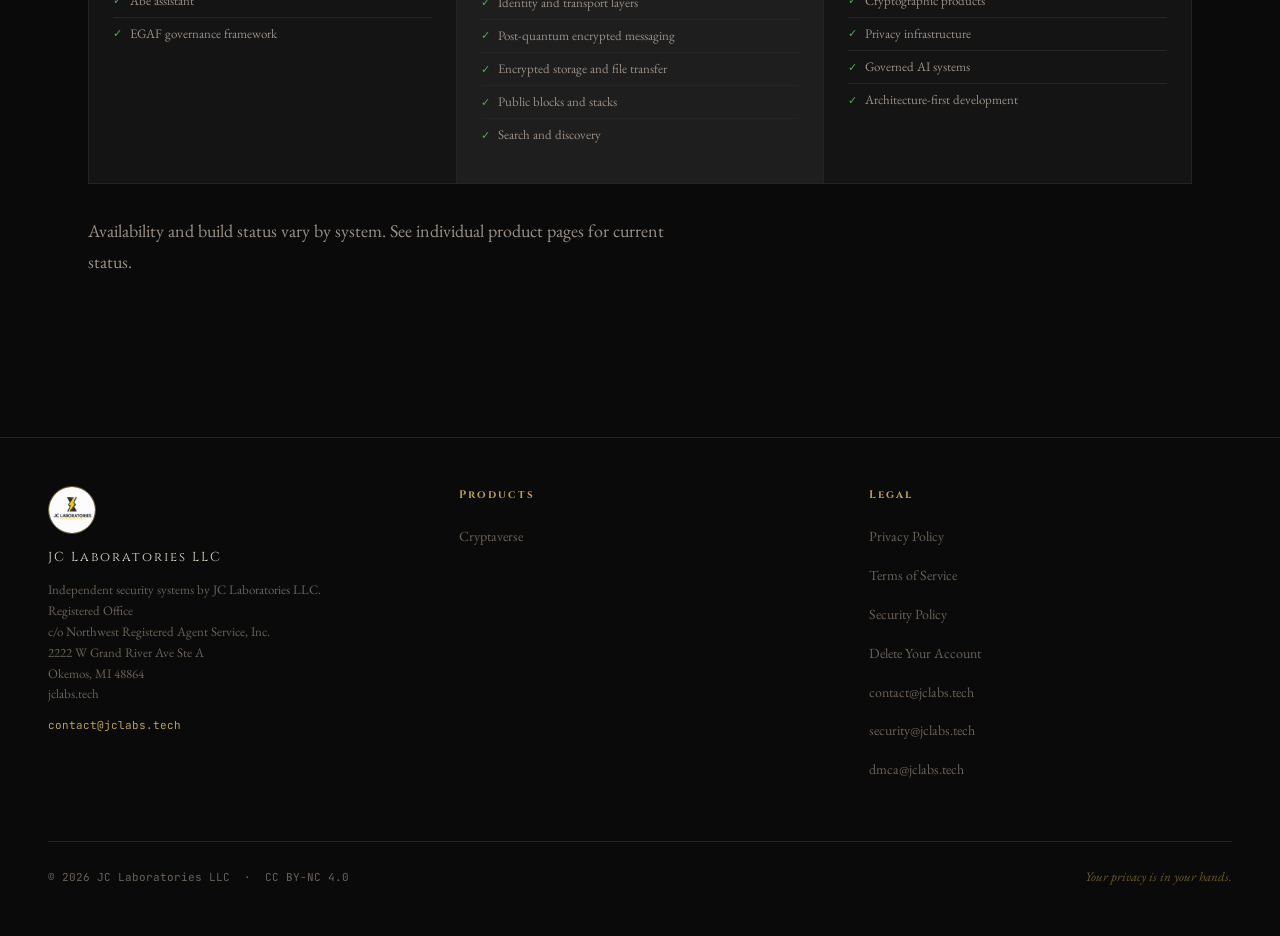
==== commit b9092e41: "Update motto to emphasize accessibility of encryption" ====
--- a/index.html
+++ b/index.html
@@ -40,7 +40,7 @@
     <div class="hero-sub">Independent Security Systems · AI Governance · Privacy First</div>
     <p class="hero-motto">
       Strong encryption should not be<br>
-      a thing you have to <em>afford</em>.
+      a thing only some can <em>afford</em>.
     </p>
 
     <div class="hero-actions">
